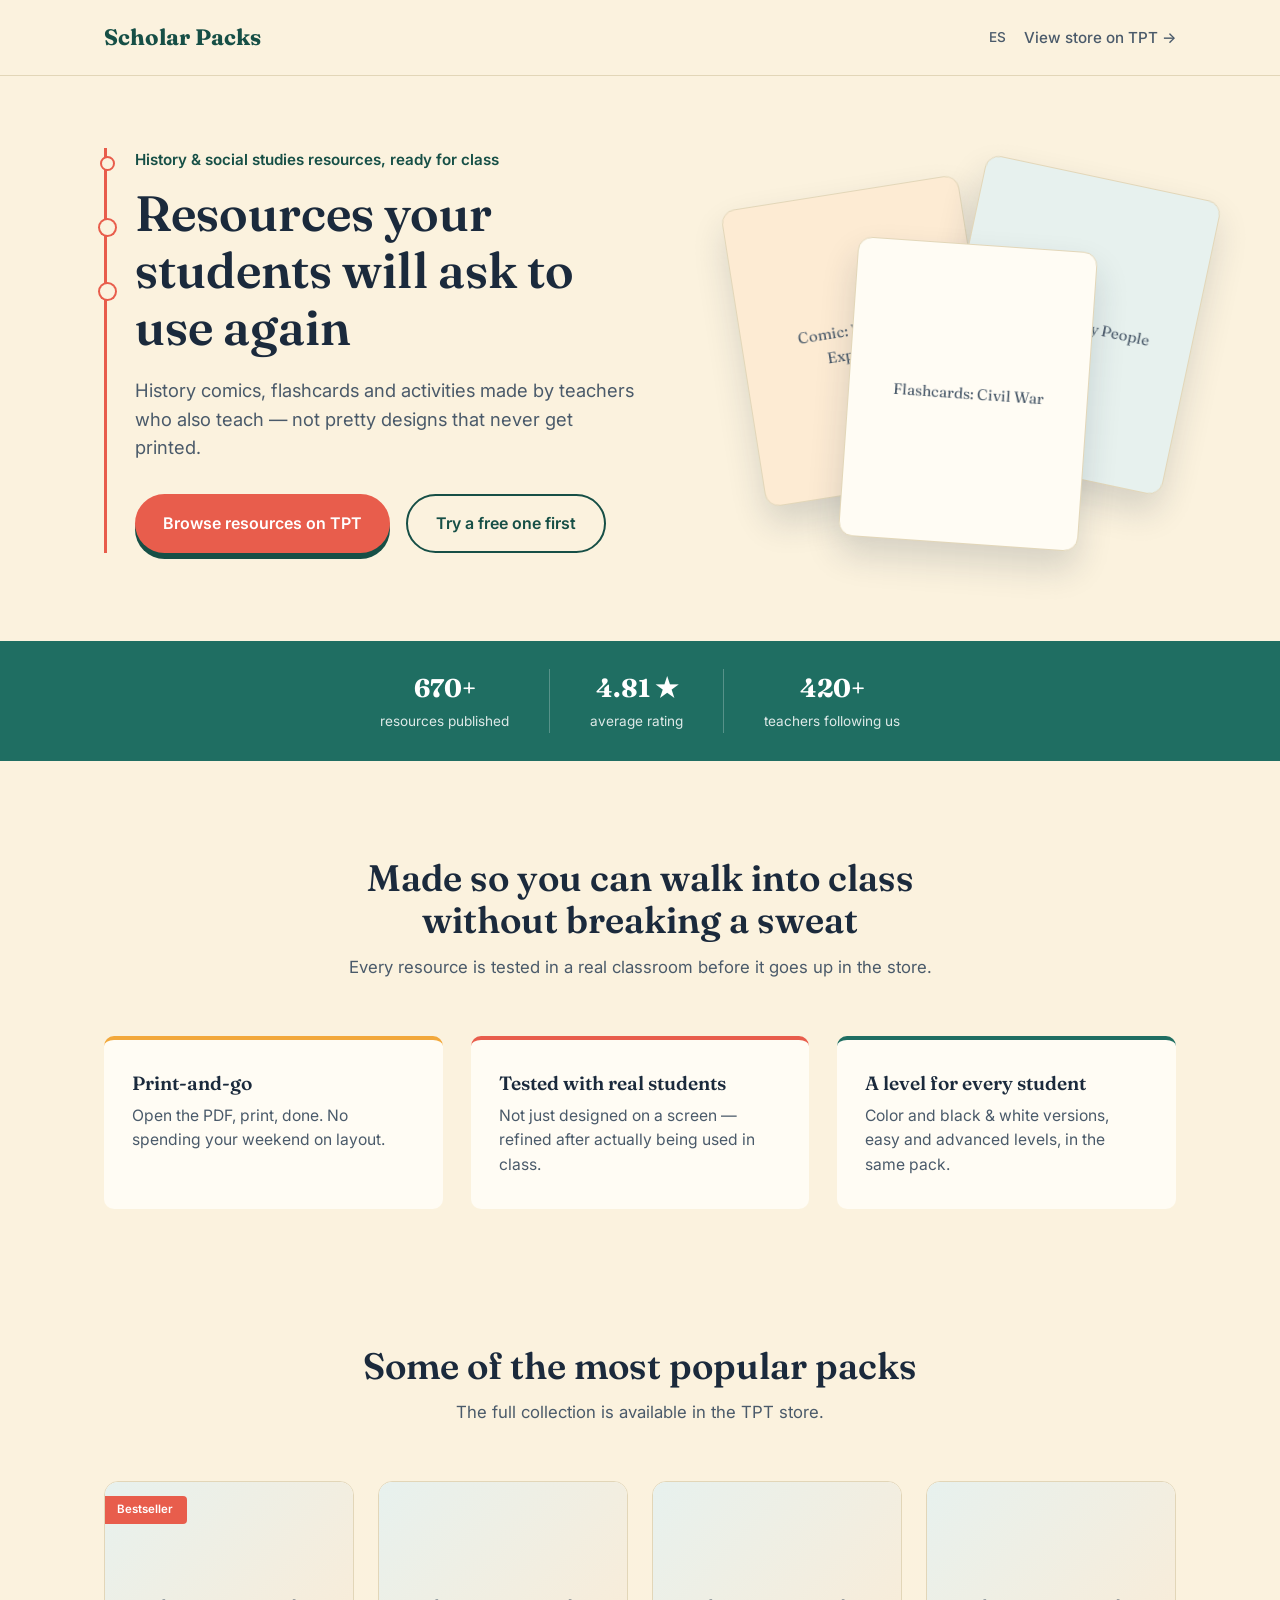
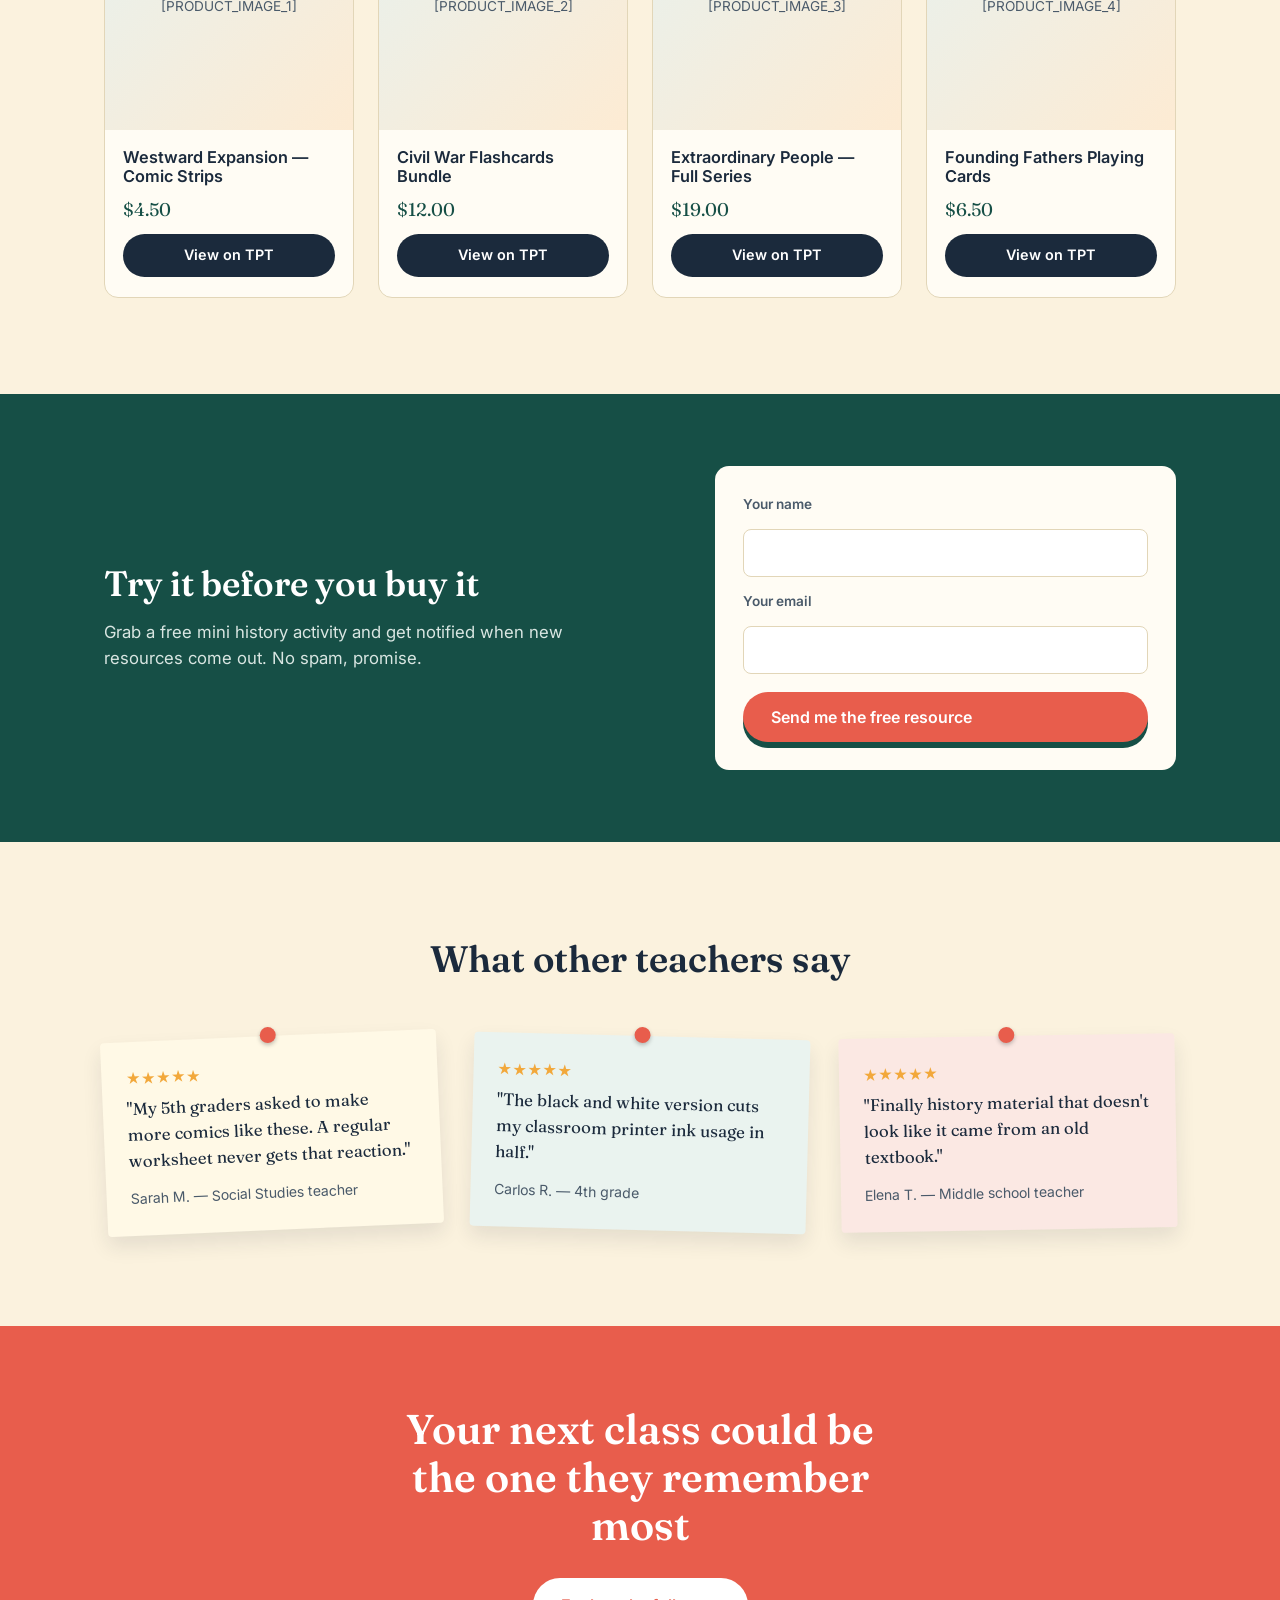
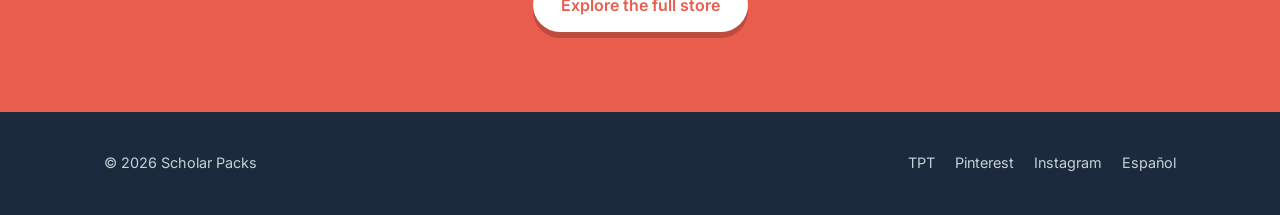
==== en/index.html @ 48b648d0 "Add files via upload" ====
<!DOCTYPE html>
<html lang="en">
<head>
<meta charset="UTF-8">
<meta name="viewport" content="width=device-width, initial-scale=1.0">

<!-- ===== BASIC SEO ===== -->
<title>Scholar Packs — History Comics, Flashcards & Printable Activities</title>
<meta name="description" content="History and social studies comics, flashcards and printable activities, classroom-tested. Available in the TPT store.">
<link rel="canonical" href="https://scholarpacks.github.io/en/">

<!-- ===== ALTERNATE LANGUAGES ===== -->
<link rel="alternate" hreflang="es" href="https://scholarpacks.github.io/es/">
<link rel="alternate" hreflang="en" href="https://scholarpacks.github.io/en/">
<link rel="alternate" hreflang="x-default" href="https://scholarpacks.github.io/">

<!-- ===== OPEN GRAPH ===== -->
<meta property="og:type" content="website">
<meta property="og:title" content="Scholar Packs — History Resources for Your Classroom">
<meta property="og:description" content="History comics, flashcards and printable activities, classroom-tested.">
<meta property="og:image" content="https://scholarpacks.github.io/assets/og-image.png">
<meta property="og:url" content="https://scholarpacks.github.io/en/">
<meta property="og:locale" content="en_US">
<meta property="og:locale:alternate" content="es_ES">

<!-- ===== TWITTER CARD ===== -->
<meta name="twitter:card" content="summary_large_image">
<meta name="twitter:title" content="Scholar Packs — History Resources for Your Classroom">
<meta name="twitter:description" content="History comics, flashcards and printable activities.">
<meta name="twitter:image" content="https://scholarpacks.github.io/assets/og-image.png">

<link rel="preconnect" href="https://fonts.googleapis.com">
<link href="https://fonts.googleapis.com/css2?family=Fraunces:opsz,wght@9..144,500;9..144,600;9..144,700&family=Inter:wght@400;500;600;700&display=swap" rel="stylesheet">
<link rel="stylesheet" href="../assets/style.css">

<script type="application/ld+json">
{
  "@context": "https://schema.org",
  "@type": "OnlineStore",
  "name": "Scholar Packs",
  "description": "History and social studies resources: comics, flashcards and printable activities for teachers.",
  "url": "https://scholarpacks.github.io/en/",
  "sameAs": [
    "[LINK_TPT_TIENDA]",
    "[LINK_PINTEREST]",
    "[LINK_INSTAGRAM]"
  ]
}
</script>

</head>
<body>

  <header class="sitio">
    <div class="contenedor">
      <a href="#" class="marca">Scholar Packs</a>
      <nav style="display:flex; gap:18px; align-items:center;">
        <a href="../es/index.html" hreflang="es" style="font-size:0.85rem;">ES</a>
        <a href="[LINK_TPT_TIENDA]" target="_blank">View store on TPT →</a>
      </nav>
    </div>
  </header>

  <section class="hero">
    <div class="contenedor">
      <div class="hero-texto">
        <p class="hero-eyebrow">History &amp; social studies resources, ready for class</p>
        <h1>Resources your students will ask to use again</h1>
        <p class="sub">History comics, flashcards and activities made by teachers who also teach — not pretty designs that never get printed.</p>
        <div class="hero-ctas">
          <a href="[LINK_TPT_TIENDA]" class="boton boton-primario" target="_blank">Browse resources on TPT</a>
          <a href="#free" class="boton boton-secundario">Try a free one first</a>
        </div>
      </div>

      <div class="hero-visual" aria-hidden="true">
        <div class="flashcard c1">Comic: Westward Expansion</div>
        <div class="flashcard c2">Flashcards: Civil War</div>
        <div class="flashcard c3">Extraordinary People</div>
      </div>
    </div>
  </section>

  <section class="confianza">
    <div class="contenedor">
      <ul>
        <li><strong>670+</strong><span>resources published</span></li>
        <li><strong>4.81 ★</strong><span>average rating</span></li>
        <li><strong>420+</strong><span>teachers following us</span></li>
      </ul>
    </div>
  </section>

  <section class="beneficios">
    <div class="contenedor">
      <div class="titulo-seccion">
        <h2>Made so you can walk into class without breaking a sweat</h2>
        <p>Every resource is tested in a real classroom before it goes up in the store.</p>
      </div>
      <div class="beneficios-grid">
        <div class="beneficio">
          <h3>Print-and-go</h3>
          <p>Open the PDF, print, done. No spending your weekend on layout.</p>
        </div>
        <div class="beneficio">
          <h3>Tested with real students</h3>
          <p>Not just designed on a screen — refined after actually being used in class.</p>
        </div>
        <div class="beneficio">
          <h3>A level for every student</h3>
          <p>Color and black &amp; white versions, easy and advanced levels, in the same pack.</p>
        </div>
      </div>
    </div>
  </section>

  <section class="productos">
    <div class="contenedor">
      <div class="titulo-seccion">
        <h2>Some of the most popular packs</h2>
        <p>The full collection is available in the TPT store.</p>
      </div>
      <div class="productos-grid">
        <div class="producto-card">
          <div class="producto-imagen">
            <span class="cinta">Bestseller</span>
            [PRODUCT_IMAGE_1]
          </div>
          <div class="producto-info">
            <h3>Westward Expansion — Comic Strips</h3>
            <span class="producto-precio">$4.50</span>
            <a href="[LINK_PRODUCTO_1]" class="boton" target="_blank">View on TPT</a>
          </div>
        </div>
        <div class="producto-card">
          <div class="producto-imagen">[PRODUCT_IMAGE_2]</div>
          <div class="producto-info">
            <h3>Civil War Flashcards Bundle</h3>
            <span class="producto-precio">$12.00</span>
            <a href="[LINK_PRODUCTO_2]" class="boton" target="_blank">View on TPT</a>
          </div>
        </div>
        <div class="producto-card">
          <div class="producto-imagen">[PRODUCT_IMAGE_3]</div>
          <div class="producto-info">
            <h3>Extraordinary People — Full Series</h3>
            <span class="producto-precio">$19.00</span>
            <a href="[LINK_PRODUCTO_3]" class="boton" target="_blank">View on TPT</a>
          </div>
        </div>
        <div class="producto-card">
          <div class="producto-imagen">[PRODUCT_IMAGE_4]</div>
          <div class="producto-info">
            <h3>Founding Fathers Playing Cards</h3>
            <span class="producto-precio">$6.50</span>
            <a href="[LINK_PRODUCTO_4]" class="boton" target="_blank">View on TPT</a>
          </div>
        </div>
      </div>
    </div>
  </section>

  <section class="gratis" id="free">
    <div class="contenedor">
      <div>
        <h2>Try it before you buy it</h2>
        <p>Grab a free mini history activity and get notified when new resources come out. No spam, promise.</p>
      </div>
      <form class="formulario-email" action="[FORMULARIO_EMAIL]" method="POST">
        <label for="name">Your name</label>
        <input type="text" id="name" name="name" required>
        <label for="email">Your email</label>
        <input type="email" id="email" name="email" required>
        <button type="submit" class="boton boton-primario">Send me the free resource</button>
      </form>
    </div>
  </section>

  <section class="testimonios">
    <div class="contenedor">
      <div class="titulo-seccion">
        <h2>What other teachers say</h2>
      </div>
      <div class="corcho">
        <div class="nota">
          <div class="estrellas">★★★★★</div>
          <p class="cita">"My 5th graders asked to make more comics like these. A regular worksheet never gets that reaction."</p>
          <div class="autor">Sarah M. — Social Studies teacher</div>
        </div>
        <div class="nota">
          <div class="estrellas">★★★★★</div>
          <p class="cita">"The black and white version cuts my classroom printer ink usage in half."</p>
          <div class="autor">Carlos R. — 4th grade</div>
        </div>
        <div class="nota">
          <div class="estrellas">★★★★★</div>
          <p class="cita">"Finally history material that doesn't look like it came from an old textbook."</p>
          <div class="autor">Elena T. — Middle school teacher</div>
        </div>
      </div>
    </div>
  </section>

  <section class="cta-final">
    <div class="contenedor">
      <h2>Your next class could be the one they remember most</h2>
      <a href="[LINK_TPT_TIENDA]" class="boton boton-primario" target="_blank">Explore the full store</a>
    </div>
  </section>

  <footer class="sitio">
    <div class="contenedor">
      <span>© <span id="anio"></span> Scholar Packs</span>
      <nav>
        <a href="[LINK_TPT_TIENDA]" target="_blank">TPT</a>
        <a href="[LINK_PINTEREST]" target="_blank">Pinterest</a>
        <a href="[LINK_INSTAGRAM]" target="_blank">Instagram</a>
        <a href="../es/index.html" hreflang="es">Español</a>
      </nav>
    </div>
  </footer>

  <script>document.getElementById('anio').textContent = new Date().getFullYear();</script>

</body>
</html>
---- assets/style.css ----
:root {
    --papel:        #FBF2DE;
    --papel-card:   #FFFCF4;
    --tinta:        #1B2A3C;
    --tinta-suave:  #4A5A6A;
    --bosque:       #1F6E62;
    --bosque-dark:  #164F46;
    --coral:        #E85D4C;
    --mostaza:      #F2A83B;
    --linea:        #E2D6B8;

    --font-titular: 'Fraunces', Georgia, serif;
    --font-cuerpo:  'Inter', -apple-system, sans-serif;

    --radio: 14px;
    --contenedor: 1120px;
  }

  * { box-sizing: border-box; margin: 0; padding: 0; }
  html { scroll-behavior: smooth; }

  body {
    background: var(--papel);
    color: var(--tinta);
    font-family: var(--font-cuerpo);
    line-height: 1.55;
    -webkit-font-smoothing: antialiased;
  }

  img { max-width: 100%; display: block; }
  a { color: inherit; }

  .contenedor {
    max-width: var(--contenedor);
    margin: 0 auto;
    padding: 0 24px;
  }

  h1, h2, h3 {
    font-family: var(--font-titular);
    font-weight: 600;
    color: var(--tinta);
    line-height: 1.15;
  }

  .boton {
    display: inline-flex;
    align-items: center;
    gap: 8px;
    padding: 15px 28px;
    border-radius: 999px;
    font-family: var(--font-cuerpo);
    font-weight: 600;
    font-size: 1rem;
    text-decoration: none;
    border: none;
    cursor: pointer;
    transition: transform 0.15s ease, box-shadow 0.15s ease;
  }
  .boton:hover { transform: translateY(-2px); }
  .boton:focus-visible { outline: 3px solid var(--mostaza); outline-offset: 3px; }

  .boton-primario {
    background: var(--coral);
    color: #FFFFFF;
    box-shadow: 0 6px 0 var(--bosque-dark);
  }
  .boton-primario:hover { box-shadow: 0 4px 0 var(--bosque-dark); }

  .boton-secundario {
    background: transparent;
    color: var(--bosque-dark);
    border: 2px solid var(--bosque-dark);
  }
  .boton-secundario:hover { background: rgba(31,110,98,0.08); }

  header.sitio { padding: 20px 0; border-bottom: 1px solid var(--linea); }
  header.sitio .contenedor { display: flex; align-items: center; justify-content: space-between; }
  .marca { font-family: var(--font-titular); font-size: 1.4rem; font-weight: 700; color: var(--bosque-dark); text-decoration: none; }
  header.sitio nav a { text-decoration: none; color: var(--tinta-suave); font-weight: 500; font-size: 0.95rem; }

  .hero { padding: 72px 0 88px; position: relative; }
  .hero .contenedor { display: grid; grid-template-columns: 1.05fr 0.95fr; gap: 56px; align-items: center; }
  .hero-texto { position: relative; padding-left: 28px; border-left: 3px solid var(--coral); }
  .hero-texto::before {
    content: "";
    position: absolute; left: -7px; top: 8px;
    width: 11px; height: 11px; border-radius: 50%;
    background: var(--papel); border: 2px solid var(--coral);
    box-shadow: 0 64px 0 var(--papel), 0 64px 0 2px var(--coral), 0 128px 0 var(--papel), 0 128px 0 2px var(--coral);
  }
  .hero-eyebrow { font-size: 0.95rem; color: var(--bosque-dark); font-weight: 600; margin-bottom: 14px; }
  .hero h1 { font-size: clamp(2.1rem, 4vw, 3.1rem); margin-bottom: 20px; }
  .hero p.sub { font-size: 1.15rem; color: var(--tinta-suave); max-width: 46ch; margin-bottom: 32px; }
  .hero-ctas { display: flex; flex-wrap: wrap; gap: 16px; }

  .hero-visual { position: relative; height: 380px; }
  .flashcard {
    position: absolute; width: 240px; height: 300px; border-radius: var(--radio);
    background: var(--papel-card); border: 1px solid var(--linea);
    box-shadow: 0 18px 34px rgba(27,42,60,0.16);
    display: flex; align-items: center; justify-content: center;
    font-family: var(--font-titular); font-size: 0.95rem; color: var(--tinta-suave);
    text-align: center; padding: 20px; opacity: 0; animation: aparecer 0.7s ease forwards;
  }
  .flashcard.c1 { left: 10%; top: 8%;  transform: rotate(-9deg); background: #FDEBD3; animation-delay: 0.05s; }
  .flashcard.c2 { left: 32%; top: 22%; transform: rotate(4deg);  z-index: 2; animation-delay: 0.2s; }
  .flashcard.c3 { left: 54%; top: 4%;  transform: rotate(12deg); background: #E7F1EE; animation-delay: 0.35s; }

  @keyframes aparecer { from { opacity: 0; transform: translateY(18px); } to { opacity: 1; } }

  .confianza { background: var(--bosque); padding: 28px 0; }
  .confianza ul { list-style: none; display: flex; justify-content: center; flex-wrap: wrap; gap: 0; }
  .confianza li { color: #FFFFFF; padding: 0 40px; text-align: center; border-right: 1px solid rgba(255,255,255,0.25); }
  .confianza li:last-child { border-right: none; }
  .confianza strong { display: block; font-family: var(--font-titular); font-size: 1.6rem; }
  .confianza span { font-size: 0.85rem; opacity: 0.85; }

  .beneficios { padding: 96px 0; }
  .titulo-seccion { text-align: center; max-width: 620px; margin: 0 auto 56px; }
  .titulo-seccion h2 { font-size: clamp(1.7rem, 3vw, 2.3rem); margin-bottom: 12px; }
  .titulo-seccion p { color: var(--tinta-suave); font-size: 1.05rem; }
  .beneficios-grid { display: grid; grid-template-columns: repeat(3, 1fr); gap: 28px; }
  .beneficio { background: var(--papel-card); border-top: 4px solid var(--mostaza); border-radius: 10px; padding: 32px 28px; }
  .beneficio:nth-child(2) { border-top-color: var(--coral); }
  .beneficio:nth-child(3) { border-top-color: var(--bosque); }
  .beneficio h3 { font-size: 1.2rem; margin-bottom: 10px; }
  .beneficio p { color: var(--tinta-suave); font-size: 0.98rem; }

  .productos { padding: 40px 0 96px; }
  .productos-grid { display: grid; grid-template-columns: repeat(4, 1fr); gap: 24px; }
  .producto-card {
    background: var(--papel-card); border: 1px solid var(--linea); border-radius: var(--radio);
    overflow: hidden; display: flex; flex-direction: column; transition: transform 0.15s ease;
  }
  .producto-card:hover { transform: translateY(-4px); }
  .producto-imagen {
    aspect-ratio: 1 / 1; background: linear-gradient(135deg, #E7F1EE, #FDEBD3);
    display: flex; align-items: center; justify-content: center;
    color: var(--tinta-suave); font-size: 0.85rem; position: relative; text-align: center; padding: 12px;
  }
  .cinta {
    position: absolute; top: 14px; left: -6px; background: var(--coral); color: #fff;
    font-size: 0.72rem; font-weight: 600; padding: 5px 14px 5px 18px; border-radius: 0 4px 4px 0;
  }
  .producto-info { padding: 18px 18px 20px; display: flex; flex-direction: column; gap: 10px; flex: 1; }
  .producto-info h3 { font-size: 1.02rem; font-family: var(--font-cuerpo); font-weight: 600; }
  .producto-precio { font-family: var(--font-titular); color: var(--bosque-dark); font-size: 1.15rem; }
  .producto-info .boton { margin-top: auto; justify-content: center; padding: 10px 18px; font-size: 0.9rem; background: var(--tinta); color: #fff; box-shadow: none; }
  .producto-info .boton:hover { background: var(--bosque-dark); }

  .gratis { background: var(--bosque-dark); color: #fff; padding: 72px 0; }
  .gratis .contenedor { display: grid; grid-template-columns: 1.1fr 0.9fr; gap: 48px; align-items: center; }
  .gratis h2 { color: #fff; font-size: clamp(1.6rem, 3vw, 2.2rem); margin-bottom: 14px; }
  .gratis p { color: #D9E6E2; font-size: 1.05rem; max-width: 44ch; }
  form.formulario-email { background: var(--papel-card); border-radius: var(--radio); padding: 28px; display: flex; flex-direction: column; gap: 14px; }
  form.formulario-email label { font-size: 0.85rem; color: var(--tinta-suave); font-weight: 600; }
  form.formulario-email input { width: 100%; padding: 13px 14px; border-radius: 8px; border: 1px solid var(--linea); font-family: var(--font-cuerpo); font-size: 1rem; color: var(--tinta); }
  form.formulario-email input:focus-visible { outline: 2px solid var(--bosque); }
  form.formulario-email button { margin-top: 4px; }

  .testimonios { padding: 96px 0; }
  .corcho { display: grid; grid-template-columns: repeat(3, 1fr); gap: 32px; }
  .nota { background: #FFF9E6; border-radius: 4px; padding: 26px 24px; position: relative; box-shadow: 0 10px 20px rgba(27,42,60,0.10); }
  .nota:nth-child(1) { transform: rotate(-2.5deg); }
  .nota:nth-child(2) { transform: rotate(1.5deg); background: #EAF3EF; }
  .nota:nth-child(3) { transform: rotate(-1deg); background: #FBE8E3; }
  .nota::before {
    content: ""; position: absolute; top: -9px; left: 50%; transform: translateX(-50%);
    width: 16px; height: 16px; border-radius: 50%; background: var(--coral); box-shadow: 0 2px 4px rgba(0,0,0,0.25);
  }
  .nota p.cita { font-family: var(--font-titular); font-size: 1.05rem; color: var(--tinta); margin-bottom: 14px; }
  .nota .autor { font-size: 0.88rem; color: var(--tinta-suave); }
  .nota .estrellas { color: var(--mostaza); margin-bottom: 6px; font-size: 0.9rem; }

  .cta-final { background: var(--coral); color: #fff; padding: 80px 0; text-align: center; }
  .cta-final h2 { color: #fff; font-size: clamp(1.8rem, 4vw, 2.6rem); max-width: 18ch; margin: 0 auto 28px; }
  .cta-final .boton-primario { background: #fff; color: var(--coral); box-shadow: 0 6px 0 rgba(0,0,0,0.18); }

  footer.sitio { background: var(--tinta); color: #C7D0D8; padding: 40px 0; font-size: 0.9rem; }
  footer.sitio .contenedor { display: flex; justify-content: space-between; align-items: center; flex-wrap: wrap; gap: 16px; }
  footer.sitio a { text-decoration: none; color: #C7D0D8; }
  footer.sitio nav { display: flex; gap: 20px; }

  @media (max-width: 880px) {
    .hero .contenedor { grid-template-columns: 1fr; }
    .hero-visual { height: 300px; margin-top: 24px; }
    .flashcard { width: 170px; height: 220px; }
    .flashcard.c3 { left: 46%; }
    .beneficios-grid { grid-template-columns: 1fr; }
    .productos-grid { grid-template-columns: repeat(2, 1fr); }
    .gratis .contenedor { grid-template-columns: 1fr; }
    .corcho { grid-template-columns: 1fr; }
    .confianza li { padding: 0 20px; border-right: none; margin-bottom: 8px; }
  }

  @media (prefers-reduced-motion: reduce) {
    .flashcard { animation: none; opacity: 1; }
    * { transition: none !important; }
  }
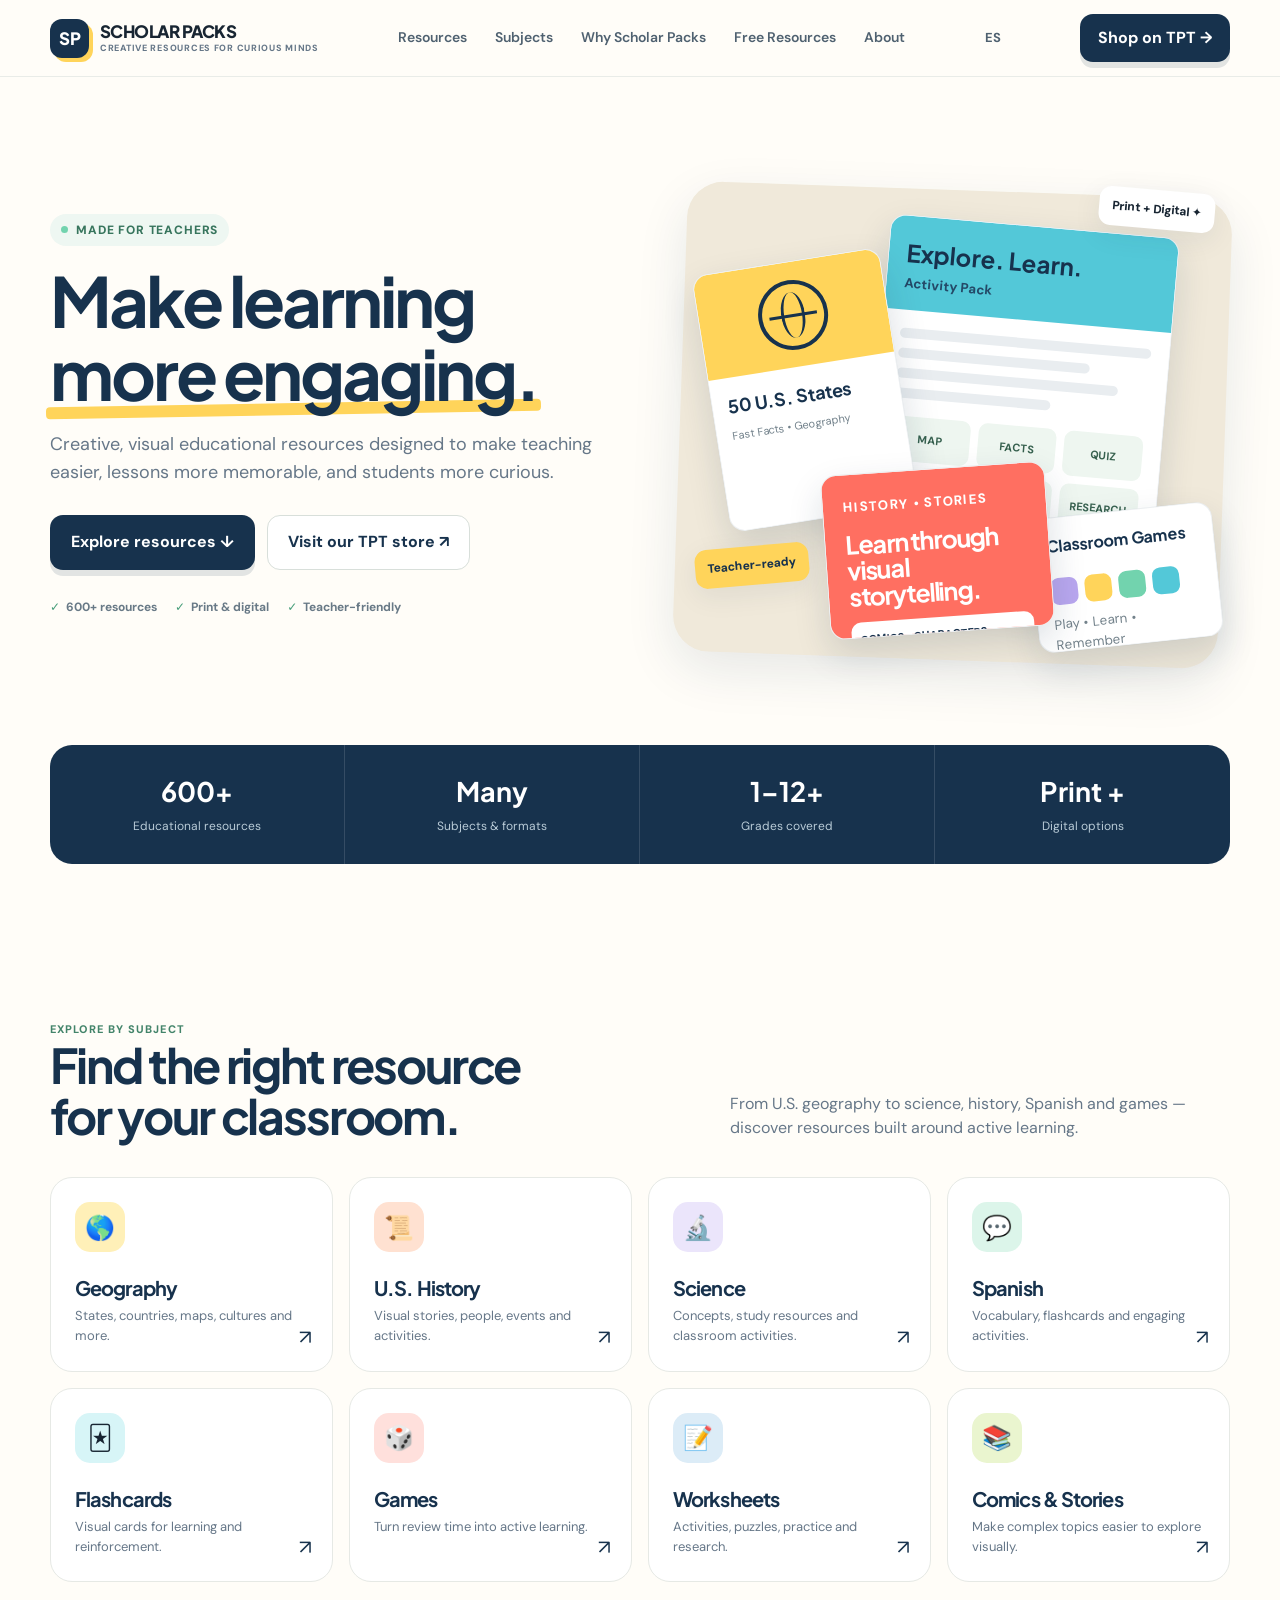
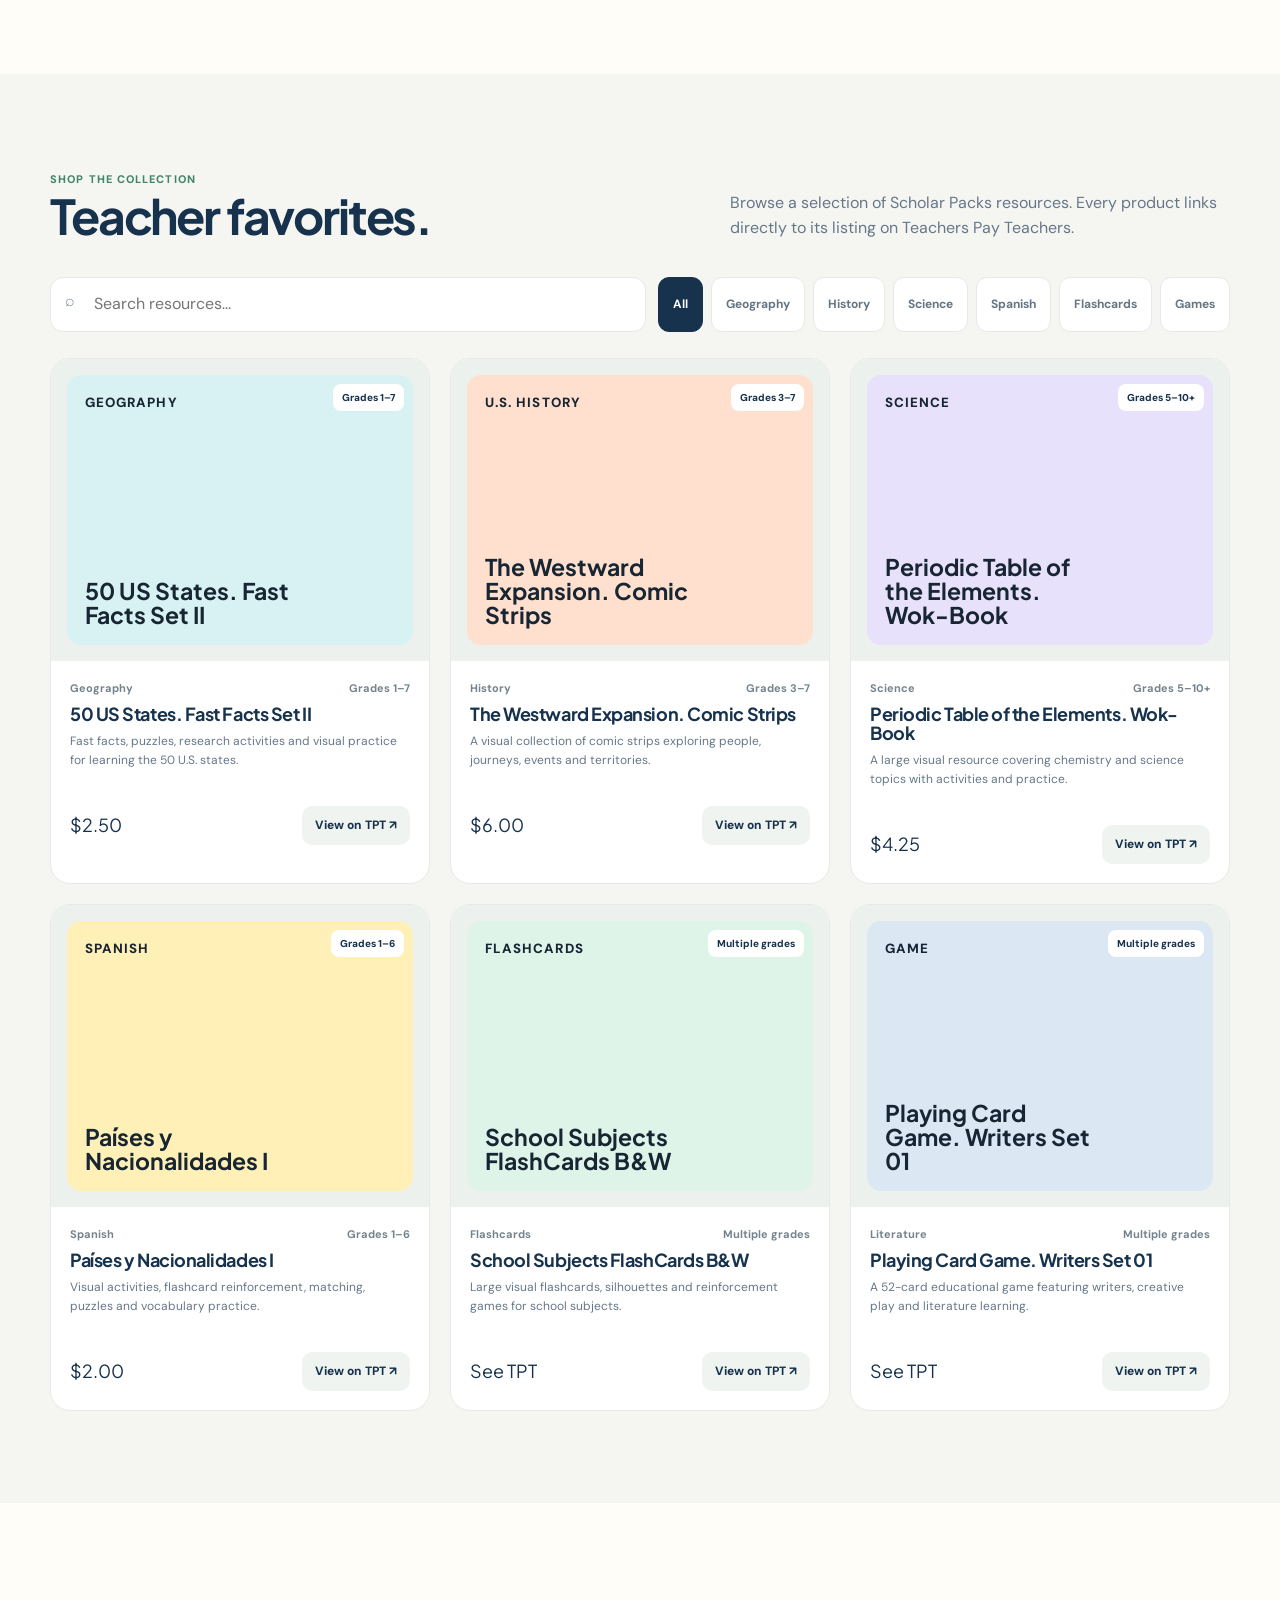
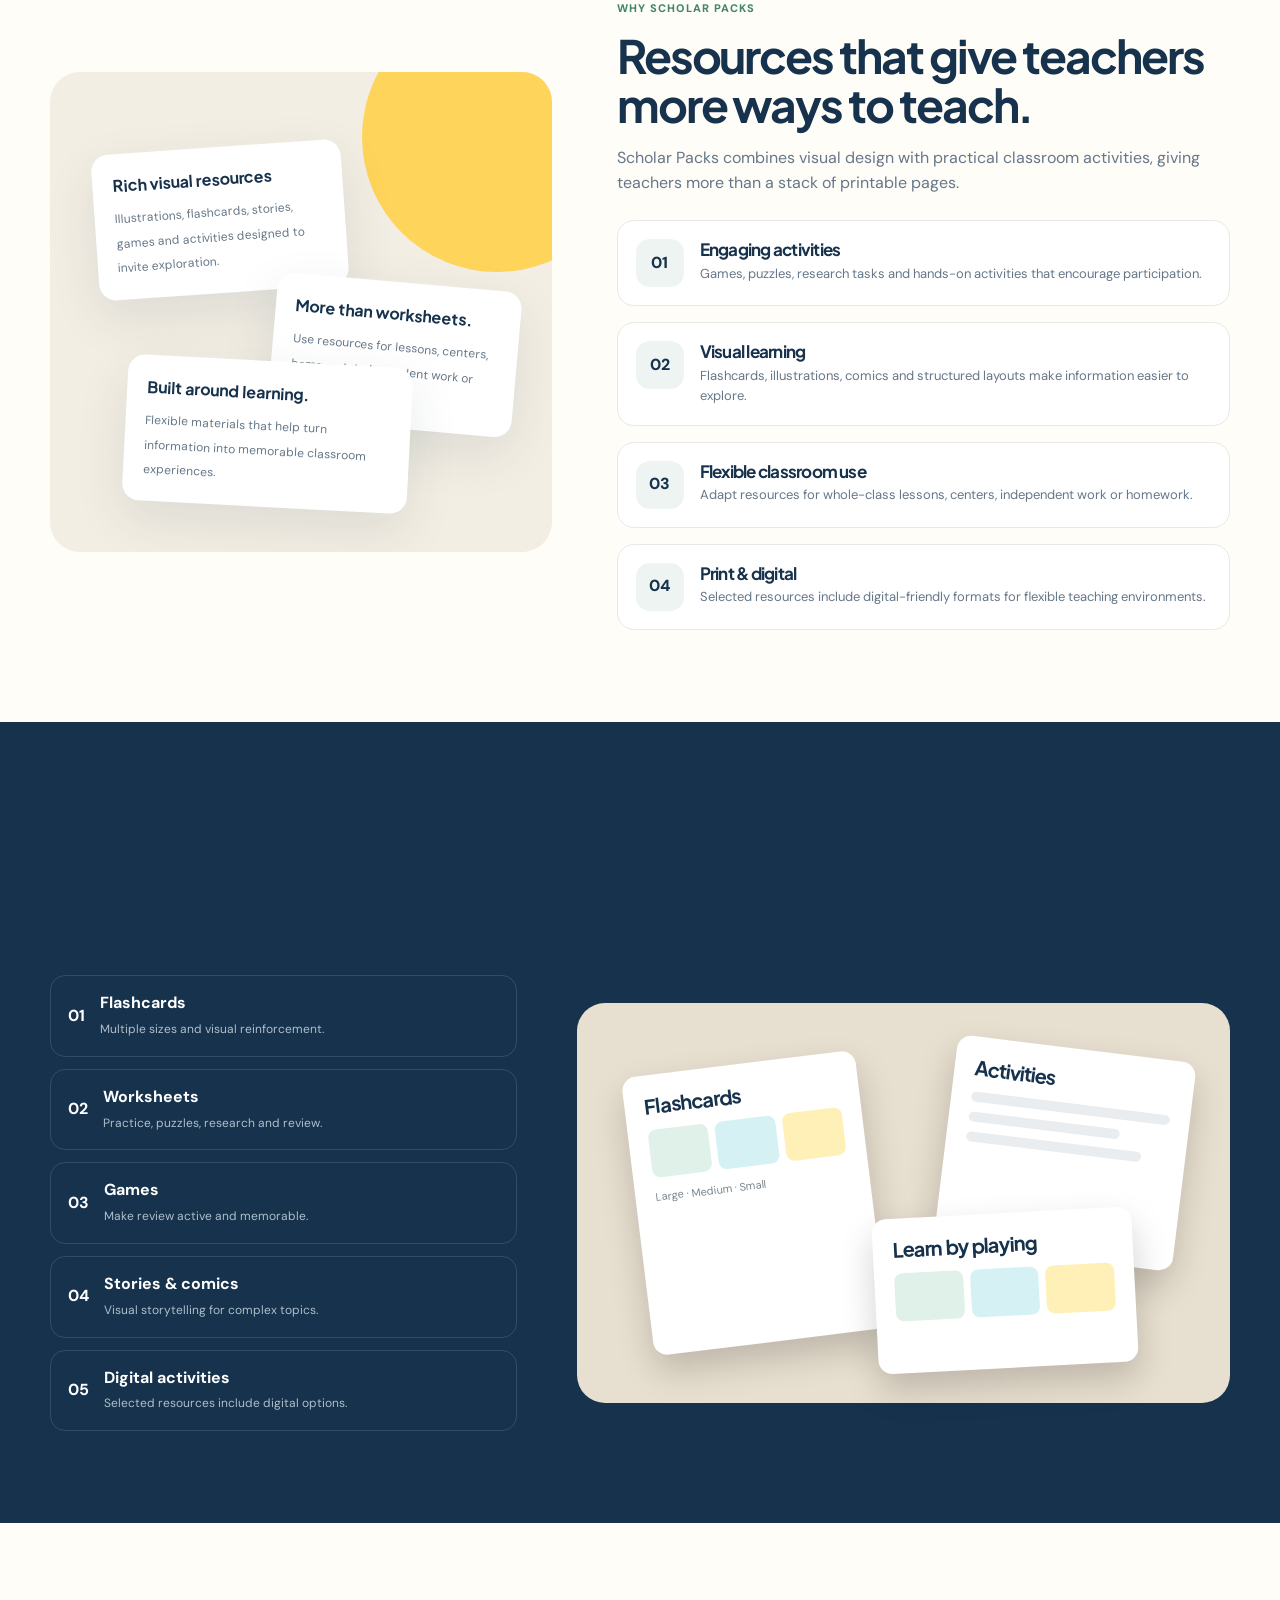
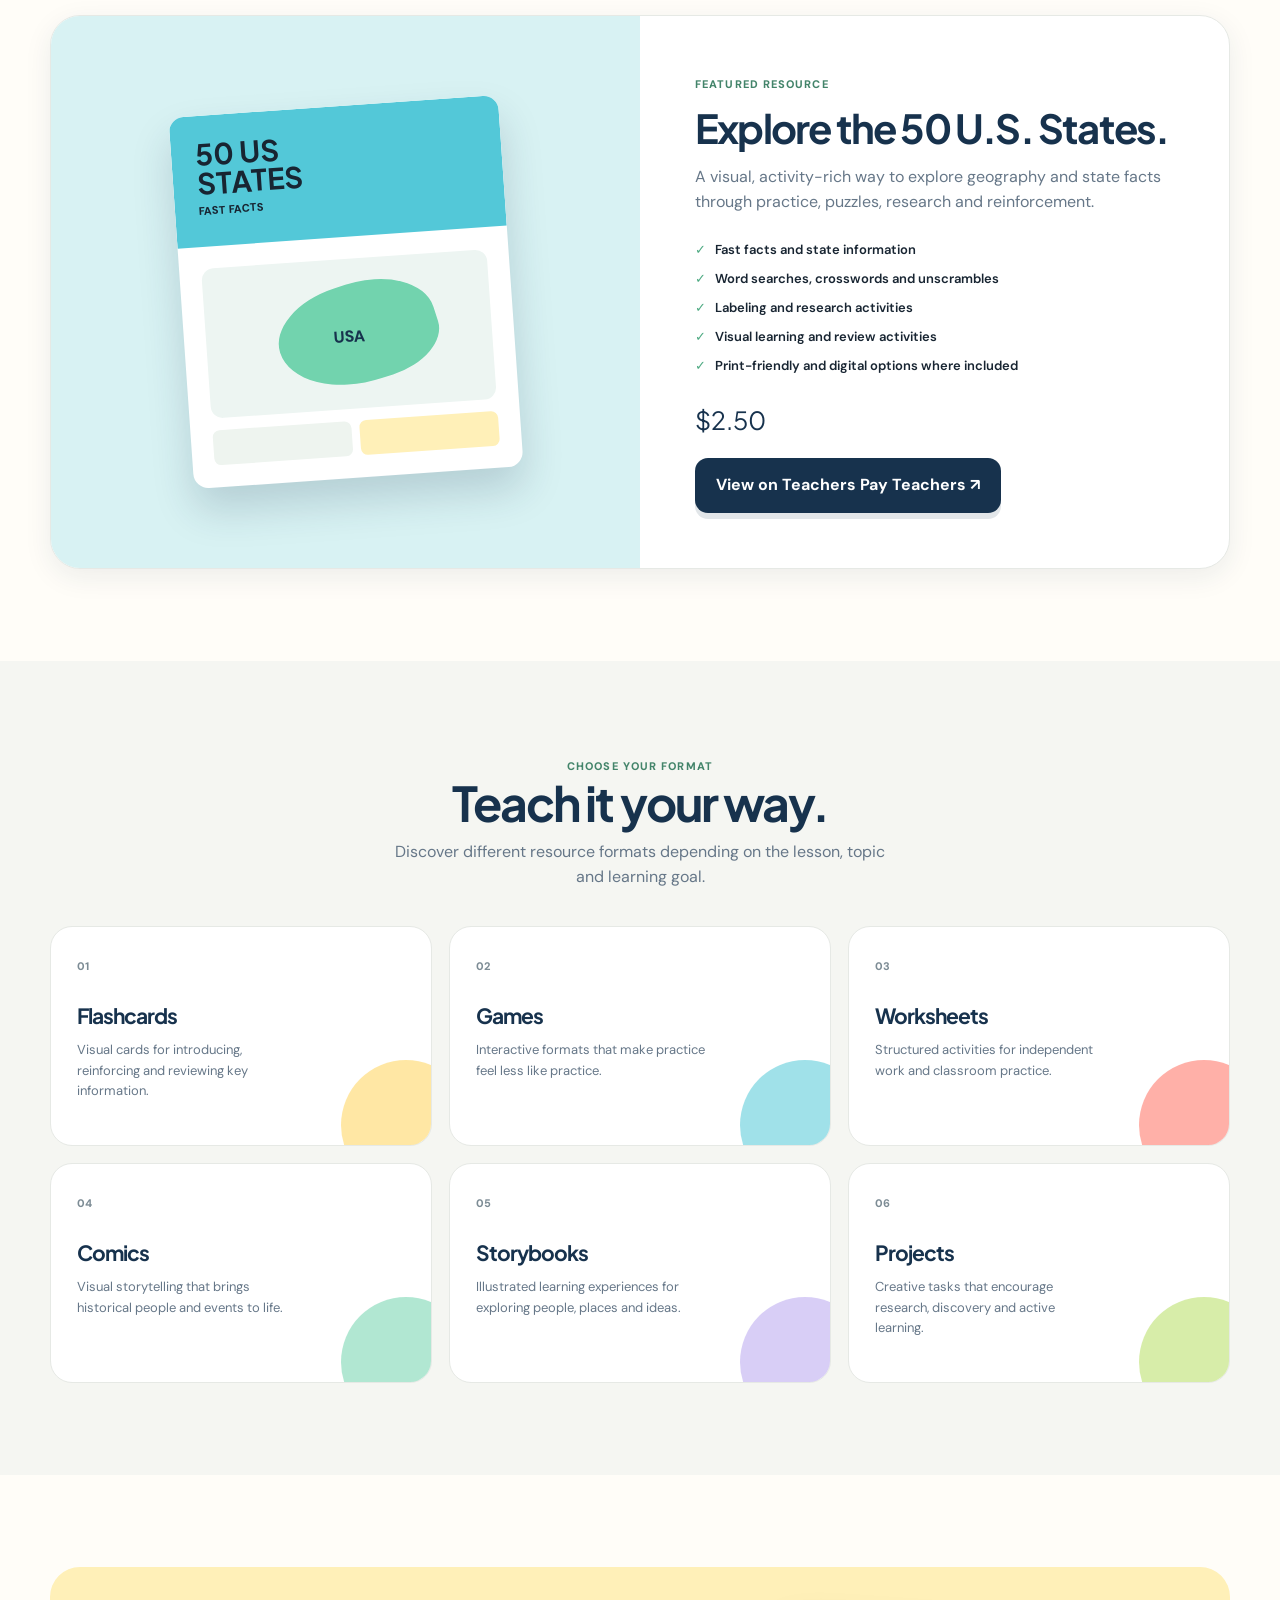
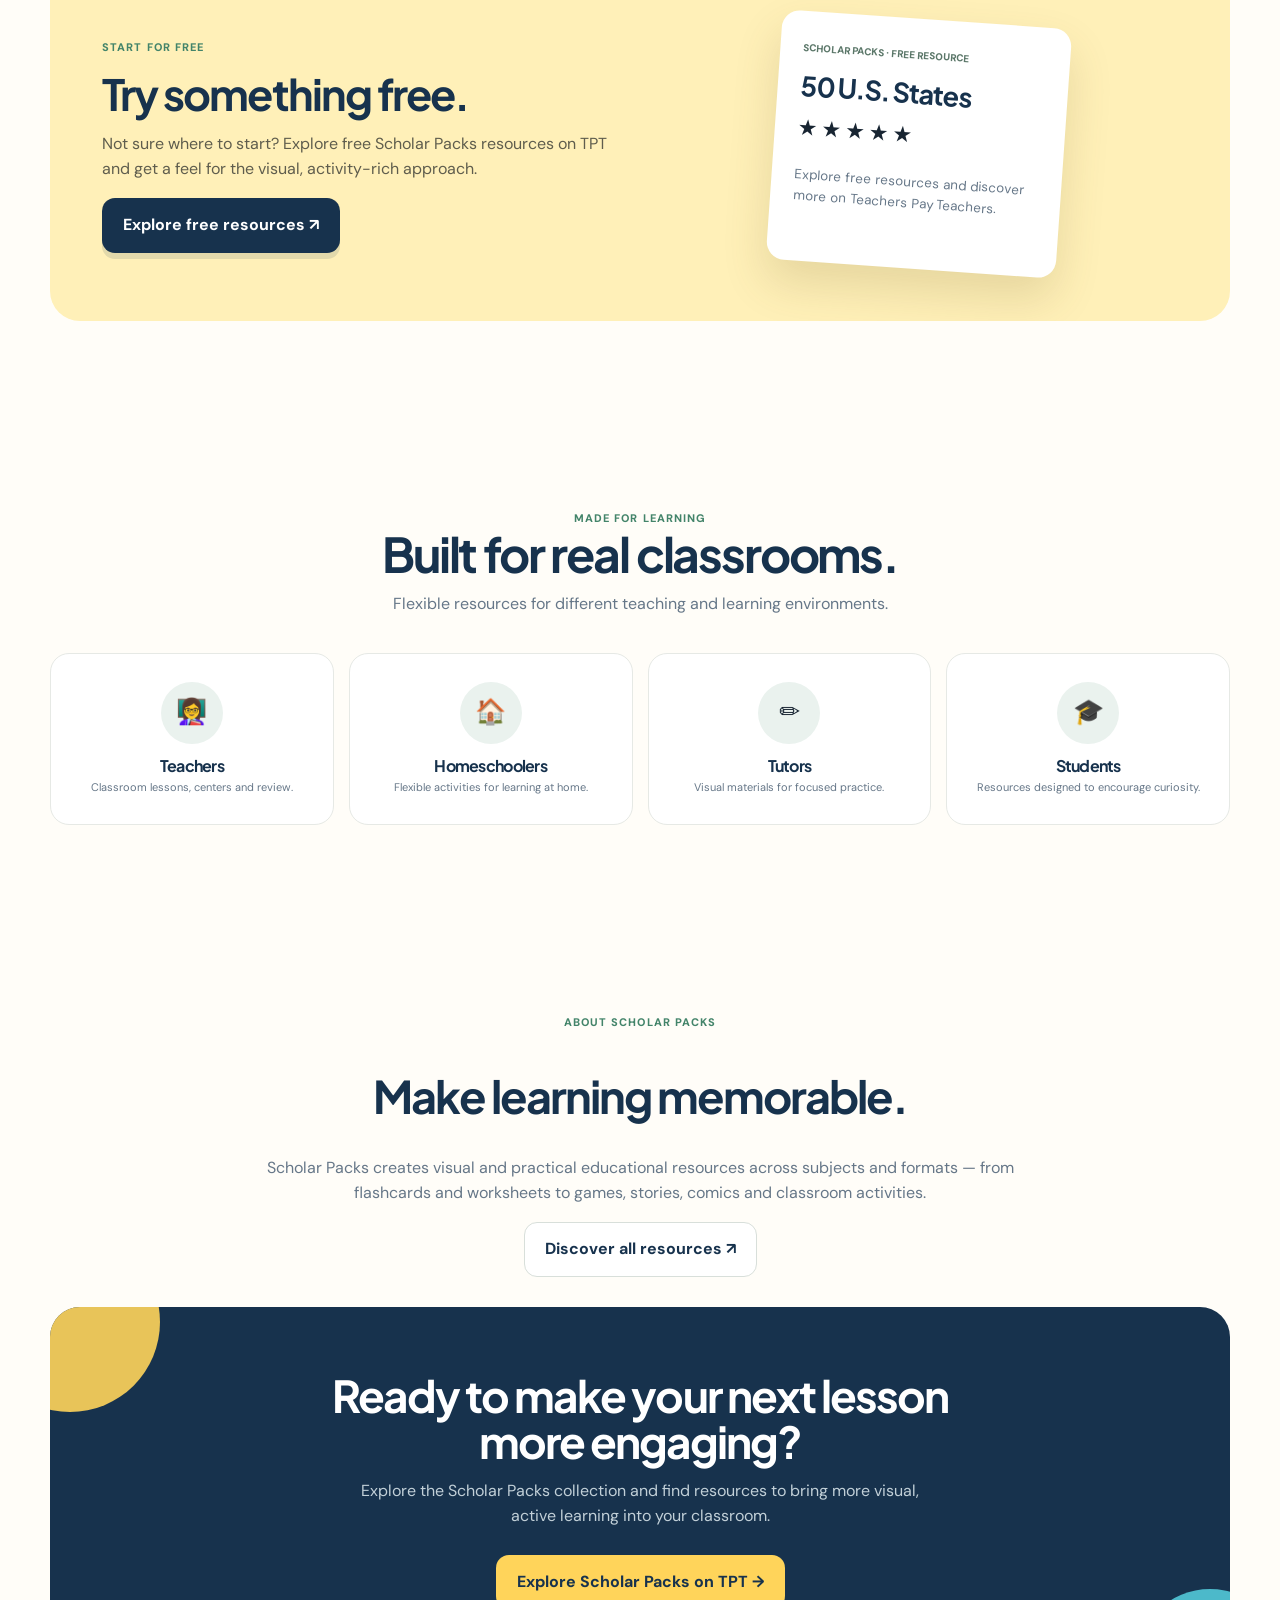
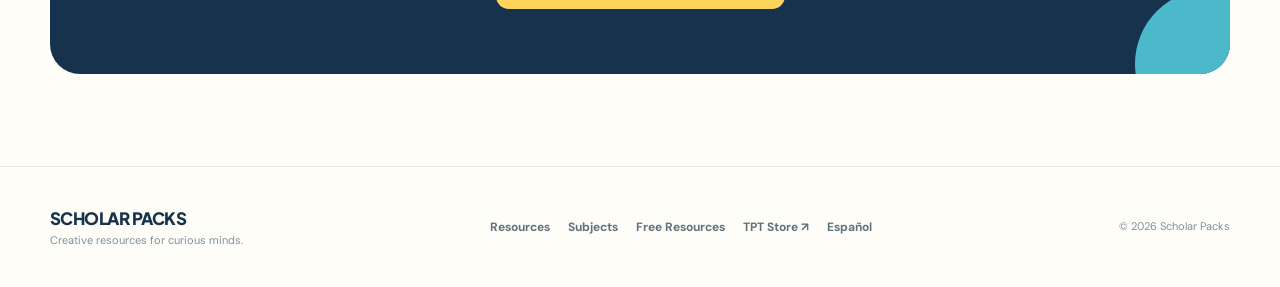
==== commit 14cc4bc4: "Add files via upload" ====
--- a/en/index.html
+++ b/en/index.html
@@ -1,226 +1,924 @@
 <!DOCTYPE html>
 <html lang="en">
 <head>
-<meta charset="UTF-8">
-<meta name="viewport" content="width=device-width, initial-scale=1.0">
-
-<!-- ===== BASIC SEO ===== -->
-<title>Scholar Packs — History Comics, Flashcards & Printable Activities</title>
-<meta name="description" content="History and social studies comics, flashcards and printable activities, classroom-tested. Available in the TPT store.">
-<link rel="canonical" href="https://scholarpacks.github.io/en/">
-
-<!-- ===== ALTERNATE LANGUAGES ===== -->
-<link rel="alternate" hreflang="es" href="https://scholarpacks.github.io/es/">
-<link rel="alternate" hreflang="en" href="https://scholarpacks.github.io/en/">
-<link rel="alternate" hreflang="x-default" href="https://scholarpacks.github.io/">
-
-<!-- ===== OPEN GRAPH ===== -->
-<meta property="og:type" content="website">
-<meta property="og:title" content="Scholar Packs — History Resources for Your Classroom">
-<meta property="og:description" content="History comics, flashcards and printable activities, classroom-tested.">
-<meta property="og:image" content="https://scholarpacks.github.io/assets/og-image.png">
-<meta property="og:url" content="https://scholarpacks.github.io/en/">
-<meta property="og:locale" content="en_US">
-<meta property="og:locale:alternate" content="es_ES">
-
-<!-- ===== TWITTER CARD ===== -->
-<meta name="twitter:card" content="summary_large_image">
-<meta name="twitter:title" content="Scholar Packs — History Resources for Your Classroom">
-<meta name="twitter:description" content="History comics, flashcards and printable activities.">
-<meta name="twitter:image" content="https://scholarpacks.github.io/assets/og-image.png">
-
-<link rel="preconnect" href="https://fonts.googleapis.com">
-<link href="https://fonts.googleapis.com/css2?family=Fraunces:opsz,wght@9..144,500;9..144,600;9..144,700&family=Inter:wght@400;500;600;700&display=swap" rel="stylesheet">
-<link rel="stylesheet" href="../assets/style.css">
-
-<script type="application/ld+json">
-{
-  "@context": "https://schema.org",
-  "@type": "OnlineStore",
-  "name": "Scholar Packs",
-  "description": "History and social studies resources: comics, flashcards and printable activities for teachers.",
-  "url": "https://scholarpacks.github.io/en/",
-  "sameAs": [
-    "[LINK_TPT_TIENDA]",
-    "[LINK_PINTEREST]",
-    "[LINK_INSTAGRAM]"
-  ]
-}
-</script>
-
+  <meta charset="UTF-8" />
+  <meta name="viewport" content="width=device-width, initial-scale=1.0" />
+  <meta name="description" content="Scholar Packs creates creative, visual educational resources, worksheets, flashcards, games and activities for teachers, homeschoolers and students." />
+  <meta name="theme-color" content="#17324d" />
+  <title>Scholar Packs | Creative Educational Resources for Teachers</title>
+
+  <!-- ===== PINTEREST DOMAIN VERIFICATION ===== -->
+  <meta name="p:domain_verify" content="dbc02ff8e0d2ce5f32b68faa9bc3d8e5"/>
+
+  <!-- ===== CANONICAL + ALTERNATE LANGUAGES ===== -->
+  <link rel="canonical" href="https://scholarpacks.github.io/en/">
+  <link rel="alternate" hreflang="es" href="https://scholarpacks.github.io/es/">
+  <link rel="alternate" hreflang="en" href="https://scholarpacks.github.io/en/">
+  <link rel="alternate" hreflang="x-default" href="https://scholarpacks.github.io/">
+
+  <!-- ===== OPEN GRAPH ===== -->
+  <meta property="og:title" content="Scholar Packs | Creative Educational Resources" />
+  <meta property="og:description" content="Discover creative educational resources designed to make teaching easier and learning more memorable." />
+  <meta property="og:type" content="website" />
+  <meta property="og:url" content="https://scholarpacks.github.io/en/">
+  <meta property="og:image" content="https://scholarpacks.github.io/assets/og-image.png">
+  <meta property="og:locale" content="en_US">
+  <meta property="og:locale:alternate" content="es_ES">
+
+  <!-- ===== TWITTER CARD ===== -->
+  <meta name="twitter:card" content="summary_large_image">
+  <meta name="twitter:title" content="Scholar Packs | Creative Educational Resources">
+  <meta name="twitter:description" content="Discover creative educational resources designed to make teaching easier and learning more memorable.">
+  <meta name="twitter:image" content="https://scholarpacks.github.io/assets/og-image.png">
+
+  <!-- ===== STRUCTURED DATA ===== -->
+  <script type="application/ld+json">
+  {
+    "@context": "https://schema.org",
+    "@type": "OnlineStore",
+    "name": "Scholar Packs",
+    "description": "Creative, visual educational resources: worksheets, flashcards, games and activities for teachers, homeschoolers and students.",
+    "url": "https://scholarpacks.github.io/en/",
+    "sameAs": [
+      "https://www.teacherspayteachers.com/store/scholar-packs"
+    ]
+  }
+  </script>
+
+  <link rel="preconnect" href="https://fonts.googleapis.com">
+  <link rel="preconnect" href="https://fonts.gstatic.com" crossorigin>
+  <link href="https://fonts.googleapis.com/css2?family=DM+Sans:wght@400;500;600;700&family=Plus+Jakarta+Sans:wght@600;700;800&display=swap" rel="stylesheet">
+
+  <style>
+    :root {
+      --navy:#17324d;
+      --navy-2:#244967;
+      --ink:#182532;
+      --muted:#667788;
+      --paper:#fffdf8;
+      --white:#ffffff;
+      --line:#e6e9e5;
+      --yellow:#ffd45a;
+      --orange:#ff8b4a;
+      --coral:#ff6f61;
+      --cyan:#53c8d8;
+      --mint:#72d3ae;
+      --lime:#b7df63;
+      --lavender:#b9a7ef;
+      --shadow:0 18px 50px rgba(23,50,77,.10);
+      --shadow-soft:0 8px 28px rgba(23,50,77,.08);
+      --radius:24px;
+      --max:1180px;
+    }
+
+    * { box-sizing:border-box; }
+    html { scroll-behavior:smooth; }
+    body {
+      margin:0;
+      color:var(--ink);
+      background:var(--paper);
+      font-family:"DM Sans",system-ui,sans-serif;
+      line-height:1.55;
+    }
+    img { max-width:100%; display:block; }
+    a { color:inherit; text-decoration:none; }
+    button, input { font:inherit; }
+    button { cursor:pointer; }
+    .container { width:min(var(--max),calc(100% - 40px)); margin:auto; }
+
+    /* NAVBAR */
+    .nav {
+      position:sticky; top:0; z-index:1000;
+      background:rgba(255,253,248,.92);
+      backdrop-filter:blur(14px);
+      border-bottom:1px solid rgba(230,233,229,.85);
+    }
+    .nav-inner { height:76px; display:flex; align-items:center; justify-content:space-between; gap:24px; }
+    .brand { display:flex; align-items:center; gap:11px; font-weight:800; }
+    .brand-mark {
+      width:39px; height:39px; border-radius:12px; position:relative;
+      background:var(--navy); display:grid; place-items:center;
+      box-shadow:4px 4px 0 var(--yellow);
+    }
+    .brand-mark span { color:#fff; font-family:"Plus Jakarta Sans"; font-size:17px; }
+    .brand-text { line-height:1.05; }
+    .brand-name { font-family:"Plus Jakarta Sans"; letter-spacing:-.03em; font-size:17px; }
+    .brand-tag { font-size:9px; color:var(--muted); letter-spacing:.08em; text-transform:uppercase; margin-top:3px; }
+    .nav-links { display:flex; gap:28px; align-items:center; }
+    .nav-links a { color:#4f6170; font-size:14px; font-weight:600; }
+    .nav-links a:hover { color:var(--navy); }
+    .nav-cta,.btn-primary {
+      background:var(--navy); color:#fff; border:0; border-radius:13px;
+      padding:12px 18px; font-weight:700; transition:.2s ease;
+      box-shadow:0 6px 0 rgba(23,50,77,.12);
+    }
+    .nav-cta:hover,.btn-primary:hover { transform:translateY(-2px); box-shadow:0 8px 0 rgba(23,50,77,.13); }
+    .menu-btn { display:none; background:none; border:0; font-size:26px; color:var(--navy); }
+
+    /* HERO */
+    .hero { padding:78px 0 70px; overflow:hidden; }
+    .hero-grid { display:grid; grid-template-columns:1fr 1fr; gap:70px; align-items:center; }
+    .eyebrow {
+      display:inline-flex; align-items:center; gap:8px; padding:7px 11px;
+      border-radius:999px; background:#eef7f2; color:#37755d; font-size:12px; font-weight:800;
+      text-transform:uppercase; letter-spacing:.07em;
+    }
+    .eyebrow-dot { width:7px; height:7px; border-radius:50%; background:var(--mint); }
+    h1,h2,h3 { font-family:"Plus Jakarta Sans",sans-serif; color:var(--navy); letter-spacing:-.045em; line-height:1.05; }
+    h1 { font-size:clamp(46px,5.4vw,72px); margin:18px 0 22px; max-width:650px; }
+    h1 em { font-style:normal; position:relative; z-index:1; }
+    h1 em::after {
+      content:""; position:absolute; left:-4px; right:-4px; bottom:1px; height:12px;
+      background:var(--yellow); z-index:-1; border-radius:4px; transform:rotate(-1deg);
+    }
+    .hero-copy { color:var(--muted); font-size:18px; max-width:570px; }
+    .hero-actions { display:flex; flex-wrap:wrap; gap:12px; margin:28px 0; }
+    .btn-primary { display:inline-flex; align-items:center; gap:8px; padding:15px 21px; }
+    .btn-secondary {
+      display:inline-flex; align-items:center; gap:8px; padding:14px 20px;
+      border:1px solid #d8dfda; border-radius:13px; font-weight:700; color:var(--navy); background:#fff;
+    }
+    .btn-secondary:hover { border-color:#aab8b2; transform:translateY(-1px); }
+    .trust-row { display:flex; flex-wrap:wrap; gap:18px; color:#687986; font-size:12px; font-weight:700; }
+    .trust-row span::before { content:"✓"; color:#469d79; margin-right:6px; }
+
+    /* HERO VISUAL */
+    .hero-visual { min-height:520px; position:relative; }
+    .desk {
+      position:absolute; inset:35px 5px 15px;
+      border-radius:36px; background:#f0e9da; transform:rotate(2deg);
+      box-shadow:var(--shadow);
+    }
+    .paper-card {
+      position:absolute; background:#fff; border:1px solid rgba(23,50,77,.08);
+      box-shadow:0 15px 35px rgba(23,50,77,.15); border-radius:16px; overflow:hidden;
+    }
+    .hero-sheet { width:290px; height:365px; right:65px; top:70px; transform:rotate(5deg); z-index:4; }
+    .sheet-top { height:94px; padding:18px; background:var(--cyan); }
+    .sheet-top strong { display:block; font-family:"Plus Jakarta Sans"; color:var(--navy); font-size:24px; }
+    .sheet-top small { font-weight:700; color:#244967; }
+    .sheet-body { padding:18px; }
+    .fake-lines { display:grid; gap:10px; }
+    .fake-lines i { height:10px; background:#e9edf0; border-radius:5px; display:block; }
+    .fake-lines i:nth-child(2){width:76%}.fake-lines i:nth-child(3){width:88%}.fake-lines i:nth-child(4){width:62%}
+    .state-grid { display:grid; grid-template-columns:repeat(3,1fr); gap:8px; margin-top:18px; }
+    .state-grid b { height:45px; border-radius:9px; background:#eef6f0; display:grid; place-items:center; font-size:11px; color:#37614f; }
+    .hero-flash { width:190px; height:260px; left:35px; top:105px; transform:rotate(-9deg); z-index:5; }
+    .flash-head { height:105px; background:var(--yellow); display:grid; place-items:center; }
+    .globe { width:70px; height:70px; border:4px solid var(--navy); border-radius:50%; position:relative; }
+    .globe::before { content:""; position:absolute; inset:8px 19px; border-left:3px solid var(--navy); border-right:3px solid var(--navy); border-radius:50%; }
+    .globe::after { content:""; position:absolute; left:7px; right:7px; top:30px; border-top:3px solid var(--navy); }
+    .flash-body { padding:15px; }
+    .flash-body strong { font-family:"Plus Jakarta Sans"; font-size:18px; color:var(--navy); }
+    .hero-book { width:225px; height:165px; left:150px; bottom:42px; transform:rotate(-4deg); z-index:7; }
+    .book-cover { height:100%; padding:20px; background:var(--coral); color:#fff; }
+    .book-cover small { font-weight:800; text-transform:uppercase; letter-spacing:.1em; }
+    .book-cover h3 { color:#fff; font-size:25px; margin:12px 0; }
+    .book-cover .comic-box { background:#fff; color:var(--navy); border-radius:10px; padding:9px; font-size:11px; font-weight:800; }
+    .hero-game { width:185px; height:135px; right:12px; bottom:30px; transform:rotate(-6deg); z-index:6; padding:16px; }
+    .hero-game strong { font-family:"Plus Jakarta Sans"; color:var(--navy); }
+    .game-track { display:flex; gap:7px; margin-top:18px; }
+    .game-track i { width:27px; height:27px; border-radius:8px; background:var(--lavender); display:block; }
+    .game-track i:nth-child(2){background:var(--yellow)}.game-track i:nth-child(3){background:var(--mint)}.game-track i:nth-child(4){background:var(--cyan)}
+    .sticker { position:absolute; z-index:10; padding:10px 13px; background:#fff; border-radius:12px; box-shadow:var(--shadow-soft); font-weight:800; font-size:12px; }
+    .sticker.one { right:15px; top:35px; transform:rotate(5deg); }
+    .sticker.two { left:20px; bottom:90px; transform:rotate(-5deg); background:var(--yellow); color:var(--navy); }
+
+    /* STATS */
+    .stats { padding:0 0 60px; }
+    .stats-box { display:grid; grid-template-columns:repeat(4,1fr); background:var(--navy); border-radius:22px; overflow:hidden; }
+    .stat { padding:26px 22px; text-align:center; color:#fff; border-right:1px solid rgba(255,255,255,.13); }
+    .stat:last-child { border:0; }
+    .stat strong { display:block; font-family:"Plus Jakarta Sans"; font-size:27px; }
+    .stat span { color:#b9cbd7; font-size:12px; }
+
+    /* SECTIONS */
+    section.content-section { padding:92px 0; }
+    .section-head { display:flex; justify-content:space-between; align-items:end; gap:30px; margin-bottom:36px; }
+    .section-head h2 { font-size:clamp(32px,4vw,48px); margin:0; }
+    .section-head p { max-width:500px; color:var(--muted); margin:0; }
+    .center-head { text-align:center; display:block; }
+    .center-head p { margin:12px auto 0; }
+
+    /* CATEGORIES */
+    .categories { display:grid; grid-template-columns:repeat(4,1fr); gap:16px; }
+    .category {
+      position:relative; min-height:190px; padding:24px; border-radius:22px; overflow:hidden;
+      background:#fff; border:1px solid var(--line); transition:.22s ease;
+    }
+    .category:hover { transform:translateY(-5px); box-shadow:var(--shadow-soft); }
+    .category .icon { width:50px; height:50px; border-radius:15px; display:grid; place-items:center; font-size:24px; margin-bottom:25px; }
+    .category h3 { font-size:20px; margin:0 0 8px; }
+    .category p { margin:0; color:var(--muted); font-size:13px; }
+    .category .arrow { position:absolute; right:20px; bottom:18px; font-size:20px; color:var(--navy); }
+    .bg-yellow .icon{background:#fff0b8}.bg-cyan .icon{background:#d7f5f7}.bg-orange .icon{background:#ffe1d1}.bg-mint .icon{background:#dcf5ea}
+    .bg-lavender .icon{background:#ebe5fb}.bg-coral .icon{background:#ffe0dc}.bg-blue .icon{background:#dcecf7}.bg-lime .icon{background:#eaf5cf}
+
+    /* PRODUCTS */
+    .shop-toolbar { display:flex; gap:12px; flex-wrap:wrap; margin-bottom:26px; }
+    .search { flex:1; min-width:230px; position:relative; }
+    .search input { width:100%; padding:14px 16px 14px 43px; border:1px solid var(--line); border-radius:13px; outline:none; background:#fff; }
+    .search input:focus { border-color:#a8b7c1; box-shadow:0 0 0 4px rgba(83,200,216,.12); }
+    .search-icon { position:absolute; left:15px; top:12px; color:#7b8b95; }
+    .filters { display:flex; gap:8px; flex-wrap:wrap; }
+    .filter { border:1px solid var(--line); background:#fff; padding:11px 14px; border-radius:11px; font-weight:700; font-size:12px; color:#657582; }
+    .filter.active,.filter:hover { background:var(--navy); color:#fff; border-color:var(--navy); }
+    .products { display:grid; grid-template-columns:repeat(3,1fr); gap:20px; }
+    .product { background:#fff; border:1px solid var(--line); border-radius:20px; overflow:hidden; transition:.22s; }
+    .product:hover { transform:translateY(-5px); box-shadow:var(--shadow-soft); }
+    .product-img { aspect-ratio:1.25/1; padding:16px; background:#edf1ee; position:relative; }
+    .product-art { height:100%; border-radius:14px; display:flex; flex-direction:column; justify-content:space-between; padding:18px; overflow:hidden; }
+    .product-art small { font-weight:800; text-transform:uppercase; letter-spacing:.08em; }
+    .product-art strong { font-family:"Plus Jakarta Sans"; font-size:23px; line-height:1.05; max-width:220px; }
+    .art-states { background:#d8f2f3; }.art-history { background:#ffe0cf; }.art-science { background:#e7e1fb; }
+    .art-spanish { background:#fff0b8; }.art-flash { background:#dff4e9; }.art-game { background:#dbe8f4; }
+    .product-badge { position:absolute; top:25px; right:25px; padding:6px 9px; border-radius:8px; background:#fff; font-size:10px; font-weight:800; color:var(--navy); }
+    .product-body { padding:19px; }
+    .product-meta { display:flex; justify-content:space-between; gap:10px; color:#74838d; font-size:11px; font-weight:700; margin-bottom:8px; }
+    .product h3 { margin:0 0 8px; font-size:18px; letter-spacing:-.025em; }
+    .product p { color:var(--muted); font-size:12px; min-height:58px; margin:0 0 16px; }
+    .product-footer { display:flex; align-items:center; justify-content:space-between; gap:10px; }
+    .price { font-family:"Plus Jakarta Sans"; color:var(--navy); font-size:18px; }
+    .product-link { padding:10px 13px; border-radius:10px; background:#f0f4f1; color:var(--navy); font-size:12px; font-weight:800; }
+    .product-link:hover { background:var(--navy); color:#fff; }
+    .empty { grid-column:1/-1; padding:50px; text-align:center; color:var(--muted); background:#fff; border:1px dashed #ccd5d0; border-radius:18px; }
+
+    /* VALUE */
+    .value-wrap { display:grid; grid-template-columns:.9fr 1.1fr; gap:65px; align-items:center; }
+    .value-visual { min-height:480px; background:#f3eee3; border-radius:30px; position:relative; overflow:hidden; }
+    .value-visual::before { content:""; position:absolute; width:270px; height:270px; background:var(--yellow); border-radius:50%; right:-80px; top:-70px; }
+    .value-note { position:absolute; background:#fff; border-radius:17px; padding:20px; box-shadow:var(--shadow); }
+    .note-a { left:45px; top:75px; width:250px; transform:rotate(-4deg); }
+    .note-b { right:35px; top:210px; width:245px; transform:rotate(5deg); }
+    .note-c { left:75px; bottom:45px; width:285px; transform:rotate(3deg); }
+    .value-note strong { display:block; font-family:"Plus Jakarta Sans"; color:var(--navy); margin-bottom:7px; }
+    .value-note span { color:var(--muted); font-size:12px; }
+    .value-list { display:grid; gap:16px; }
+    .benefit { display:grid; grid-template-columns:48px 1fr; gap:16px; padding:18px; border-radius:17px; background:#fff; border:1px solid var(--line); }
+    .benefit-num { width:48px; height:48px; border-radius:14px; display:grid; place-items:center; background:#eef4f1; font-weight:800; color:var(--navy); }
+    .benefit h3 { font-size:17px; margin:2px 0 5px; }
+    .benefit p { margin:0; color:var(--muted); font-size:13px; }
+
+    /* SHOWCASE */
+    .showcase { background:var(--navy); color:#fff; padding:92px 0; overflow:hidden; }
+    .showcase h2 { color:#fff; }
+    .showcase .section-head p { color:#bdccd5; }
+    .showcase-grid { display:grid; grid-template-columns:1fr 1.4fr; gap:60px; align-items:center; }
+    .showcase-list { display:grid; gap:12px; }
+    .showcase-item { display:flex; align-items:center; gap:15px; padding:15px 17px; border:1px solid rgba(255,255,255,.13); border-radius:15px; }
+    .showcase-item b { color:#fff; }
+    .showcase-item span { color:#aebfca; font-size:12px; }
+    .showcase-board { min-height:400px; position:relative; background:#e7dfcf; border-radius:28px; transform:rotate(1deg); }
+    .board-card { position:absolute; background:#fff; color:var(--navy); border-radius:14px; box-shadow:0 16px 35px rgba(0,0,0,.18); }
+    .board-card.a { width:235px; height:280px; left:60px; top:60px; transform:rotate(-7deg); padding:20px; }
+    .board-card.b { width:240px; height:210px; right:45px; top:45px; transform:rotate(7deg); padding:20px; }
+    .board-card.c { width:260px; height:155px; right:95px; bottom:35px; transform:rotate(-3deg); padding:20px; }
+    .board-card h3 { font-size:20px; margin:0 0 14px; }
+    .mini-row { display:grid; grid-template-columns:repeat(3,1fr); gap:7px; }
+    .mini-row i { height:48px; border-radius:8px; background:#dff1e8; }
+    .mini-row i:nth-child(2){background:#d5f1f3}.mini-row i:nth-child(3){background:#fff0b8}
+
+    /* SPOTLIGHT */
+    .spotlight { background:#fff; border:1px solid var(--line); border-radius:30px; overflow:hidden; display:grid; grid-template-columns:1fr 1fr; box-shadow:var(--shadow-soft); }
+    .spotlight-art { min-height:480px; padding:35px; background:#d8f2f3; display:grid; place-items:center; }
+    .spotlight-paper { width:min(330px,80%); background:#fff; border-radius:15px; box-shadow:0 22px 40px rgba(23,50,77,.18); transform:rotate(-4deg); overflow:hidden; }
+    .spotlight-paper .top { padding:24px; background:var(--cyan); }
+    .spotlight-paper .top strong { display:block; font-family:"Plus Jakarta Sans"; font-size:29px; line-height:1; }
+    .spotlight-paper .inside { padding:22px; }
+    .spotlight-paper .map { height:150px; border-radius:12px; background:#edf5f2; position:relative; overflow:hidden; }
+    .map::before { content:""; position:absolute; width:160px; height:100px; background:var(--mint); border-radius:48% 52% 40% 60%; left:72px; top:25px; transform:rotate(-14deg); }
+    .map::after { content:"USA"; position:absolute; left:127px; top:66px; font-weight:800; color:var(--navy); }
+    .spotlight-copy { padding:55px; }
+    .tag { color:#43846a; font-size:11px; font-weight:800; text-transform:uppercase; letter-spacing:.1em; }
+    .spotlight-copy h2 { font-size:40px; margin:11px 0 15px; }
+    .spotlight-copy p { color:var(--muted); }
+    .checklist { display:grid; gap:9px; margin:25px 0; }
+    .checklist div { font-size:13px; font-weight:600; }
+    .checklist div::before { content:"✓"; color:#4eaa82; font-weight:900; margin-right:9px; }
+    .price-big { font-family:"Plus Jakarta Sans"; font-size:25px; color:var(--navy); margin-bottom:18px; }
+
+    /* FORMATS */
+    .formats { display:grid; grid-template-columns:repeat(3,1fr); gap:17px; }
+    .format { min-height:220px; padding:26px; border-radius:22px; border:1px solid var(--line); background:#fff; position:relative; overflow:hidden; }
+    .format::after { content:""; position:absolute; width:130px; height:130px; border-radius:50%; right:-40px; bottom:-45px; background:var(--yellow); opacity:.55; }
+    .format:nth-child(2)::after{background:var(--cyan)} .format:nth-child(3)::after{background:var(--coral)}
+    .format:nth-child(4)::after{background:var(--mint)} .format:nth-child(5)::after{background:var(--lavender)} .format:nth-child(6)::after{background:var(--lime)}
+    .format-num { font-size:11px; font-weight:800; color:#7d8c95; }
+    .format h3 { margin:28px 0 8px; font-size:21px; }
+    .format p { color:var(--muted); font-size:13px; max-width:230px; }
+
+    /* FREEBIE */
+    .freebie { background:#fff0b8; border-radius:30px; padding:52px; display:grid; grid-template-columns:1fr 1fr; align-items:center; gap:40px; overflow:hidden; }
+    .freebie h2 { font-size:43px; margin:12px 0; }
+    .freebie p { max-width:520px; color:#5f5d4d; }
+    .free-card { justify-self:center; width:290px; height:250px; background:#fff; border-radius:18px; padding:23px; box-shadow:0 22px 45px rgba(99,80,23,.16); transform:rotate(4deg); }
+    .free-card .mini-label { font-size:10px; font-weight:800; text-transform:uppercase; color:#5b7769; }
+    .free-card h3 { font-size:27px; margin:12px 0; }
+    .free-card .stars { font-size:22px; letter-spacing:4px; }
+    .free-card small { display:block; margin-top:20px; color:var(--muted); }
+
+    /* AUDIENCE */
+    .audience { display:grid; grid-template-columns:repeat(4,1fr); gap:15px; }
+    .aud { text-align:center; padding:28px 18px; border-radius:19px; background:#fff; border:1px solid var(--line); }
+    .aud .circle { width:62px; height:62px; margin:0 auto 14px; border-radius:50%; display:grid; place-items:center; background:#eaf2ee; font-size:25px; }
+    .aud h3 { font-size:16px; margin:0 0 5px; }
+    .aud p { margin:0; color:var(--muted); font-size:11px; }
+
+    /* ABOUT / FINAL */
+    .about { max-width:760px; margin:auto; text-align:center; }
+    .about h2 { font-size:45px; }
+    .about p { color:var(--muted); font-size:16px; }
+    .final-cta { margin-top:30px; background:var(--navy); border-radius:30px; padding:65px 30px; text-align:center; position:relative; overflow:hidden; }
+    .final-cta::before,.final-cta::after { content:""; position:absolute; border-radius:50%; opacity:.9; }
+    .final-cta::before { width:180px; height:180px; background:var(--yellow); left:-70px; top:-75px; }
+    .final-cta::after { width:150px; height:150px; background:var(--cyan); right:-55px; bottom:-65px; }
+    .final-cta h2 { color:#fff; font-size:44px; max-width:720px; margin:0 auto 15px; }
+    .final-cta p { color:#c2d0d8; max-width:560px; margin:0 auto 26px; }
+    .final-cta .btn-primary { background:var(--yellow); color:var(--navy); position:relative; z-index:2; }
+
+    /* FOOTER */
+    footer { padding:38px 0; border-top:1px solid var(--line); }
+    .footer-inner { display:flex; justify-content:space-between; gap:25px; align-items:center; }
+    .footer-copy { color:#81909a; font-size:11px; }
+    .footer-links { display:flex; gap:18px; font-size:12px; font-weight:700; color:#62727d; }
+
+    /* REVEAL */
+    .reveal { opacity:0; transform:translateY(18px); transition:opacity .6s ease,transform .6s ease; }
+    .reveal.visible { opacity:1; transform:none; }
+
+    @media (max-width: 980px) {
+      .nav-links { display:none; position:absolute; top:76px; left:0; right:0; background:var(--paper); padding:18px 20px 24px; border-bottom:1px solid var(--line); flex-direction:column; align-items:stretch; }
+      .nav-links.open { display:flex; }
+      .nav-cta { display:none; }
+      .menu-btn { display:block; }
+      .hero-grid,.value-wrap,.showcase-grid { grid-template-columns:1fr; }
+      .hero { padding-top:55px; }
+      .hero-visual { max-width:650px; width:100%; margin:auto; }
+      .categories { grid-template-columns:repeat(2,1fr); }
+      .products { grid-template-columns:repeat(2,1fr); }
+      .stats-box { grid-template-columns:repeat(2,1fr); }
+      .stat:nth-child(2) { border-right:0; }
+      .stat:nth-child(-n+2) { border-bottom:1px solid rgba(255,255,255,.13); }
+      .spotlight { grid-template-columns:1fr; }
+      .formats { grid-template-columns:repeat(2,1fr); }
+      .audience { grid-template-columns:repeat(2,1fr); }
+    }
+
+    @media (max-width: 640px) {
+      .container { width:min(var(--max),calc(100% - 28px)); }
+      .hero { padding:42px 0 40px; }
+      h1 { font-size:43px; }
+      .hero-copy { font-size:16px; }
+      .hero-visual { min-height:430px; transform:scale(.82); transform-origin:top center; margin-bottom:-70px; }
+      .categories,.products,.formats { grid-template-columns:1fr; }
+      .stats-box { grid-template-columns:1fr 1fr; }
+      .stat { padding:20px 10px; }
+      .stat strong { font-size:21px; }
+      section.content-section { padding:68px 0; }
+      .section-head { display:block; }
+      .section-head h2 { margin-bottom:12px; }
+      .spotlight-copy { padding:32px 24px; }
+      .spotlight-copy h2 { font-size:32px; }
+      .spotlight-art { min-height:380px; }
+      .freebie { grid-template-columns:1fr; padding:35px 24px; }
+      .freebie h2 { font-size:34px; }
+      .free-card { width:255px; }
+      .audience { grid-template-columns:1fr 1fr; }
+      .about h2,.final-cta h2 { font-size:34px; }
+      .final-cta { padding:48px 22px; }
+      .footer-inner { flex-direction:column; align-items:flex-start; }
+      .footer-links { flex-wrap:wrap; }
+    }
+  </style>
 </head>
+
 <body>
-
-  <header class="sitio">
-    <div class="contenedor">
-      <a href="#" class="marca">Scholar Packs</a>
-      <nav style="display:flex; gap:18px; align-items:center;">
-        <a href="../es/index.html" hreflang="es" style="font-size:0.85rem;">ES</a>
-        <a href="[LINK_TPT_TIENDA]" target="_blank">View store on TPT →</a>
-      </nav>
+  <nav class="nav">
+    <div class="container nav-inner">
+      <a href="#home" class="brand" aria-label="Scholar Packs home">
+        <div class="brand-mark"><span>SP</span></div>
+        <div class="brand-text">
+          <div class="brand-name">SCHOLAR PACKS</div>
+          <div class="brand-tag">Creative resources for curious minds</div>
+        </div>
+      </a>
+
+      <div class="nav-links" id="navLinks">
+        <a href="#resources">Resources</a>
+        <a href="#subjects">Subjects</a>
+        <a href="#why">Why Scholar Packs</a>
+        <a href="#freebies">Free Resources</a>
+        <a href="#about">About</a>
+      </div>
+
+      <a href="../es/index.html" hreflang="es" style="font-size:13px;font-weight:700;color:#4f6170;">ES</a>
+      <a class="nav-cta" href="https://www.teacherspayteachers.com/store/scholar-packs" target="_blank" rel="noopener">
+        Shop on TPT →
+      </a>
+      <button class="menu-btn" id="menuBtn" aria-label="Open menu">☰</button>
     </div>
-  </header>
-
-  <section class="hero">
-    <div class="contenedor">
-      <div class="hero-texto">
-        <p class="hero-eyebrow">History &amp; social studies resources, ready for class</p>
-        <h1>Resources your students will ask to use again</h1>
-        <p class="sub">History comics, flashcards and activities made by teachers who also teach — not pretty designs that never get printed.</p>
-        <div class="hero-ctas">
-          <a href="[LINK_TPT_TIENDA]" class="boton boton-primario" target="_blank">Browse resources on TPT</a>
-          <a href="#free" class="boton boton-secundario">Try a free one first</a>
-        </div>
-      </div>
-
-      <div class="hero-visual" aria-hidden="true">
-        <div class="flashcard c1">Comic: Westward Expansion</div>
-        <div class="flashcard c2">Flashcards: Civil War</div>
-        <div class="flashcard c3">Extraordinary People</div>
-      </div>
-    </div>
-  </section>
-
-  <section class="confianza">
-    <div class="contenedor">
-      <ul>
-        <li><strong>670+</strong><span>resources published</span></li>
-        <li><strong>4.81 ★</strong><span>average rating</span></li>
-        <li><strong>420+</strong><span>teachers following us</span></li>
-      </ul>
-    </div>
-  </section>
-
-  <section class="beneficios">
-    <div class="contenedor">
-      <div class="titulo-seccion">
-        <h2>Made so you can walk into class without breaking a sweat</h2>
-        <p>Every resource is tested in a real classroom before it goes up in the store.</p>
-      </div>
-      <div class="beneficios-grid">
-        <div class="beneficio">
-          <h3>Print-and-go</h3>
-          <p>Open the PDF, print, done. No spending your weekend on layout.</p>
-        </div>
-        <div class="beneficio">
-          <h3>Tested with real students</h3>
-          <p>Not just designed on a screen — refined after actually being used in class.</p>
-        </div>
-        <div class="beneficio">
-          <h3>A level for every student</h3>
-          <p>Color and black &amp; white versions, easy and advanced levels, in the same pack.</p>
-        </div>
-      </div>
-    </div>
-  </section>
-
-  <section class="productos">
-    <div class="contenedor">
-      <div class="titulo-seccion">
-        <h2>Some of the most popular packs</h2>
-        <p>The full collection is available in the TPT store.</p>
-      </div>
-      <div class="productos-grid">
-        <div class="producto-card">
-          <div class="producto-imagen">
-            <span class="cinta">Bestseller</span>
-            [PRODUCT_IMAGE_1]
-          </div>
-          <div class="producto-info">
-            <h3>Westward Expansion — Comic Strips</h3>
-            <span class="producto-precio">$4.50</span>
-            <a href="[LINK_PRODUCTO_1]" class="boton" target="_blank">View on TPT</a>
-          </div>
-        </div>
-        <div class="producto-card">
-          <div class="producto-imagen">[PRODUCT_IMAGE_2]</div>
-          <div class="producto-info">
-            <h3>Civil War Flashcards Bundle</h3>
-            <span class="producto-precio">$12.00</span>
-            <a href="[LINK_PRODUCTO_2]" class="boton" target="_blank">View on TPT</a>
-          </div>
-        </div>
-        <div class="producto-card">
-          <div class="producto-imagen">[PRODUCT_IMAGE_3]</div>
-          <div class="producto-info">
-            <h3>Extraordinary People — Full Series</h3>
-            <span class="producto-precio">$19.00</span>
-            <a href="[LINK_PRODUCTO_3]" class="boton" target="_blank">View on TPT</a>
-          </div>
-        </div>
-        <div class="producto-card">
-          <div class="producto-imagen">[PRODUCT_IMAGE_4]</div>
-          <div class="producto-info">
-            <h3>Founding Fathers Playing Cards</h3>
-            <span class="producto-precio">$6.50</span>
-            <a href="[LINK_PRODUCTO_4]" class="boton" target="_blank">View on TPT</a>
-          </div>
-        </div>
-      </div>
-    </div>
-  </section>
-
-  <section class="gratis" id="free">
-    <div class="contenedor">
+  </nav>
+
+  <main id="home">
+    <!-- HERO -->
+    <section class="hero">
+      <div class="container hero-grid">
+        <div class="reveal">
+          <span class="eyebrow"><i class="eyebrow-dot"></i> Made for teachers</span>
+          <h1>Make learning <em>more engaging.</em></h1>
+          <p class="hero-copy">
+            Creative, visual educational resources designed to make teaching easier,
+            lessons more memorable, and students more curious.
+          </p>
+          <div class="hero-actions">
+            <a class="btn-primary" href="#resources">Explore resources ↓</a>
+            <a class="btn-secondary" href="https://www.teacherspayteachers.com/store/scholar-packs" target="_blank" rel="noopener">
+              Visit our TPT store ↗
+            </a>
+          </div>
+          <div class="trust-row">
+            <span>600+ resources</span>
+            <span>Print &amp; digital</span>
+            <span>Teacher-friendly</span>
+          </div>
+        </div>
+
+        <div class="hero-visual reveal" aria-label="Scholar Packs resource showcase">
+          <div class="desk"></div>
+          <div class="paper-card hero-flash">
+            <div class="flash-head"><div class="globe"></div></div>
+            <div class="flash-body">
+              <strong>50 U.S. States</strong>
+              <div style="color:#71808a;font-size:11px;margin-top:6px">Fast Facts • Geography</div>
+            </div>
+          </div>
+          <div class="paper-card hero-sheet">
+            <div class="sheet-top"><strong>Explore. Learn.</strong><small>Activity Pack</small></div>
+            <div class="sheet-body">
+              <div class="fake-lines"><i></i><i></i><i></i><i></i></div>
+              <div class="state-grid"><b>MAP</b><b>FACTS</b><b>QUIZ</b><b>WORDS</b><b>GAME</b><b>RESEARCH</b></div>
+            </div>
+          </div>
+          <div class="paper-card hero-book">
+            <div class="book-cover">
+              <small>History • Stories</small>
+              <h3>Learn through visual storytelling.</h3>
+              <div class="comic-box">COMICS · CHARACTERS · EVENTS</div>
+            </div>
+          </div>
+          <div class="paper-card hero-game">
+            <strong>Classroom Games</strong>
+            <div class="game-track"><i></i><i></i><i></i><i></i></div>
+            <small style="display:block;color:#73828b;margin-top:10px">Play • Learn • Remember</small>
+          </div>
+          <div class="sticker one">Print + Digital ✦</div>
+          <div class="sticker two">Teacher-ready</div>
+        </div>
+      </div>
+    </section>
+
+    <!-- STATS -->
+    <section class="stats">
+      <div class="container">
+        <div class="stats-box reveal">
+          <div class="stat"><strong>600+</strong><span>Educational resources</span></div>
+          <div class="stat"><strong>Many</strong><span>Subjects &amp; formats</span></div>
+          <div class="stat"><strong>1–12+</strong><span>Grades covered</span></div>
+          <div class="stat"><strong>Print +</strong><span>Digital options</span></div>
+        </div>
+      </div>
+    </section>
+
+    <!-- CATEGORIES -->
+    <section class="content-section" id="subjects">
+      <div class="container">
+        <div class="section-head reveal">
+          <div>
+            <span class="tag">Explore by subject</span>
+            <h2>Find the right resource<br>for your classroom.</h2>
+          </div>
+          <p>From U.S. geography to science, history, Spanish and games — discover resources built around active learning.</p>
+        </div>
+
+        <div class="categories">
+          <a class="category bg-yellow reveal" href="#resources" data-category="Geography">
+            <div class="icon">🌎</div><h3>Geography</h3><p>States, countries, maps, cultures and more.</p><span class="arrow">↗</span>
+          </a>
+          <a class="category bg-orange reveal" href="#resources" data-category="History">
+            <div class="icon">📜</div><h3>U.S. History</h3><p>Visual stories, people, events and activities.</p><span class="arrow">↗</span>
+          </a>
+          <a class="category bg-lavender reveal" href="#resources" data-category="Science">
+            <div class="icon">🔬</div><h3>Science</h3><p>Concepts, study resources and classroom activities.</p><span class="arrow">↗</span>
+          </a>
+          <a class="category bg-mint reveal" href="#resources" data-category="Spanish">
+            <div class="icon">💬</div><h3>Spanish</h3><p>Vocabulary, flashcards and engaging activities.</p><span class="arrow">↗</span>
+          </a>
+          <a class="category bg-cyan reveal" href="#resources" data-category="Flashcards">
+            <div class="icon">🃏</div><h3>Flashcards</h3><p>Visual cards for learning and reinforcement.</p><span class="arrow">↗</span>
+          </a>
+          <a class="category bg-coral reveal" href="#resources" data-category="Games">
+            <div class="icon">🎲</div><h3>Games</h3><p>Turn review time into active learning.</p><span class="arrow">↗</span>
+          </a>
+          <a class="category bg-blue reveal" href="#resources" data-category="Worksheets">
+            <div class="icon">📝</div><h3>Worksheets</h3><p>Activities, puzzles, practice and research.</p><span class="arrow">↗</span>
+          </a>
+          <a class="category bg-lime reveal" href="#resources" data-category="Stories">
+            <div class="icon">📚</div><h3>Comics &amp; Stories</h3><p>Make complex topics easier to explore visually.</p><span class="arrow">↗</span>
+          </a>
+        </div>
+      </div>
+    </section>
+
+    <!-- PRODUCTS -->
+    <section class="content-section" id="resources" style="background:#f5f6f2;">
+      <div class="container">
+        <div class="section-head reveal">
+          <div>
+            <span class="tag">Shop the collection</span>
+            <h2>Teacher favorites.</h2>
+          </div>
+          <p>Browse a selection of Scholar Packs resources. Every product links directly to its listing on Teachers Pay Teachers.</p>
+        </div>
+
+        <div class="shop-toolbar reveal">
+          <div class="search">
+            <span class="search-icon">⌕</span>
+            <input id="searchInput" type="search" placeholder="Search resources..." aria-label="Search resources">
+          </div>
+          <div class="filters" id="filters"></div>
+        </div>
+
+        <div class="products" id="products"></div>
+      </div>
+    </section>
+
+    <!-- WHY -->
+    <section class="content-section" id="why">
+      <div class="container value-wrap">
+        <div class="value-visual reveal">
+          <div class="value-note note-a">
+            <strong>Rich visual resources</strong>
+            <span>Illustrations, flashcards, stories, games and activities designed to invite exploration.</span>
+          </div>
+          <div class="value-note note-b">
+            <strong>More than worksheets.</strong>
+            <span>Use resources for lessons, centers, homework, independent work or reinforcement.</span>
+          </div>
+          <div class="value-note note-c">
+            <strong>Built around learning.</strong>
+            <span>Flexible materials that help turn information into memorable classroom experiences.</span>
+          </div>
+        </div>
+
+        <div class="reveal">
+          <span class="tag">Why Scholar Packs</span>
+          <h2 style="font-size:46px;margin:12px 0 18px;">Resources that give teachers more ways to teach.</h2>
+          <p style="color:var(--muted);">Scholar Packs combines visual design with practical classroom activities, giving teachers more than a stack of printable pages.</p>
+
+          <div class="value-list" style="margin-top:25px;">
+            <div class="benefit"><div class="benefit-num">01</div><div><h3>Engaging activities</h3><p>Games, puzzles, research tasks and hands-on activities that encourage participation.</p></div></div>
+            <div class="benefit"><div class="benefit-num">02</div><div><h3>Visual learning</h3><p>Flashcards, illustrations, comics and structured layouts make information easier to explore.</p></div></div>
+            <div class="benefit"><div class="benefit-num">03</div><div><h3>Flexible classroom use</h3><p>Adapt resources for whole-class lessons, centers, independent work or homework.</p></div></div>
+            <div class="benefit"><div class="benefit-num">04</div><div><h3>Print &amp; digital</h3><p>Selected resources include digital-friendly formats for flexible teaching environments.</p></div></div>
+          </div>
+        </div>
+      </div>
+    </section>
+
+    <!-- SHOWCASE -->
+    <section class="showcase">
+      <div class="container">
+        <div class="section-head reveal">
+          <div>
+            <span class="tag" style="color:#7fd8c0;">Inside the packs</span>
+            <h2>From first lesson<br>to final activity.</h2>
+          </div>
+          <p>Show teachers the depth of the resources — not just the cover. Explore different formats and ways to use them.</p>
+        </div>
+
+        <div class="showcase-grid">
+          <div class="showcase-list reveal">
+            <div class="showcase-item"><b>01</b><div><b>Flashcards</b><br><span>Multiple sizes and visual reinforcement.</span></div></div>
+            <div class="showcase-item"><b>02</b><div><b>Worksheets</b><br><span>Practice, puzzles, research and review.</span></div></div>
+            <div class="showcase-item"><b>03</b><div><b>Games</b><br><span>Make review active and memorable.</span></div></div>
+            <div class="showcase-item"><b>04</b><div><b>Stories &amp; comics</b><br><span>Visual storytelling for complex topics.</span></div></div>
+            <div class="showcase-item"><b>05</b><div><b>Digital activities</b><br><span>Selected resources include digital options.</span></div></div>
+          </div>
+
+          <div class="showcase-board reveal">
+            <div class="board-card a"><h3>Flashcards</h3><div class="mini-row"><i></i><i></i><i></i></div><p style="font-size:11px;color:#77858e;">Large · Medium · Small</p></div>
+            <div class="board-card b"><h3>Activities</h3><div class="fake-lines"><i></i><i></i><i></i></div></div>
+            <div class="board-card c"><h3>Learn by playing</h3><div class="mini-row"><i></i><i></i><i></i></div></div>
+          </div>
+        </div>
+      </div>
+    </section>
+
+    <!-- SPOTLIGHT -->
+    <section class="content-section">
+      <div class="container">
+        <div class="spotlight reveal">
+          <div class="spotlight-art">
+            <div class="spotlight-paper">
+              <div class="top"><strong>50 US<br>STATES</strong><span style="font-size:11px;font-weight:800;">FAST FACTS</span></div>
+              <div class="inside"><div class="map"></div><div style="display:grid;grid-template-columns:1fr 1fr;gap:8px;margin-top:12px;"><div style="height:35px;border-radius:7px;background:#eef4ef;"></div><div style="height:35px;border-radius:7px;background:#fff0b8;"></div></div></div>
+            </div>
+          </div>
+          <div class="spotlight-copy">
+            <span class="tag">Featured resource</span>
+            <h2>Explore the 50 U.S. States.</h2>
+            <p>A visual, activity-rich way to explore geography and state facts through practice, puzzles, research and reinforcement.</p>
+            <div class="checklist">
+              <div>Fast facts and state information</div>
+              <div>Word searches, crosswords and unscrambles</div>
+              <div>Labeling and research activities</div>
+              <div>Visual learning and review activities</div>
+              <div>Print-friendly and digital options where included</div>
+            </div>
+            <div class="price-big">$2.50</div>
+            <a class="btn-primary" href="https://www.teacherspayteachers.com/store/scholar-packs" target="_blank" rel="noopener">View on Teachers Pay Teachers ↗</a>
+          </div>
+        </div>
+      </div>
+    </section>
+
+    <!-- FORMATS -->
+    <section class="content-section" style="background:#f5f6f2;">
+      <div class="container">
+        <div class="section-head center-head reveal">
+          <span class="tag">Choose your format</span>
+          <h2>Teach it your way.</h2>
+          <p>Discover different resource formats depending on the lesson, topic and learning goal.</p>
+        </div>
+
+        <div class="formats">
+          <div class="format reveal"><span class="format-num">01</span><h3>Flashcards</h3><p>Visual cards for introducing, reinforcing and reviewing key information.</p></div>
+          <div class="format reveal"><span class="format-num">02</span><h3>Games</h3><p>Interactive formats that make practice feel less like practice.</p></div>
+          <div class="format reveal"><span class="format-num">03</span><h3>Worksheets</h3><p>Structured activities for independent work and classroom practice.</p></div>
+          <div class="format reveal"><span class="format-num">04</span><h3>Comics</h3><p>Visual storytelling that brings historical people and events to life.</p></div>
+          <div class="format reveal"><span class="format-num">05</span><h3>Storybooks</h3><p>Illustrated learning experiences for exploring people, places and ideas.</p></div>
+          <div class="format reveal"><span class="format-num">06</span><h3>Projects</h3><p>Creative tasks that encourage research, discovery and active learning.</p></div>
+        </div>
+      </div>
+    </section>
+
+    <!-- FREEBIES -->
+    <section class="content-section" id="freebies">
+      <div class="container">
+        <div class="freebie reveal">
+          <div>
+            <span class="tag">Start for free</span>
+            <h2>Try something free.</h2>
+            <p>Not sure where to start? Explore free Scholar Packs resources on TPT and get a feel for the visual, activity-rich approach.</p>
+            <a class="btn-primary" href="https://www.teacherspayteachers.com/store/scholar-packs" target="_blank" rel="noopener">Explore free resources ↗</a>
+          </div>
+          <div class="free-card">
+            <span class="mini-label">Scholar Packs · Free Resource</span>
+            <h3>50 U.S. States</h3>
+            <div class="stars">★★★★★</div>
+            <small>Explore free resources and discover more on Teachers Pay Teachers.</small>
+          </div>
+        </div>
+      </div>
+    </section>
+
+    <!-- AUDIENCE -->
+    <section class="content-section">
+      <div class="container">
+        <div class="section-head center-head reveal">
+          <span class="tag">Made for learning</span>
+          <h2>Built for real classrooms.</h2>
+          <p>Flexible resources for different teaching and learning environments.</p>
+        </div>
+        <div class="audience">
+          <div class="aud reveal"><div class="circle">👩‍🏫</div><h3>Teachers</h3><p>Classroom lessons, centers and review.</p></div>
+          <div class="aud reveal"><div class="circle">🏠</div><h3>Homeschoolers</h3><p>Flexible activities for learning at home.</p></div>
+          <div class="aud reveal"><div class="circle">✏️</div><h3>Tutors</h3><p>Visual materials for focused practice.</p></div>
+          <div class="aud reveal"><div class="circle">🎓</div><h3>Students</h3><p>Resources designed to encourage curiosity.</p></div>
+        </div>
+      </div>
+    </section>
+
+    <!-- ABOUT -->
+    <section class="content-section" id="about">
+      <div class="container">
+        <div class="about reveal">
+          <span class="tag">About Scholar Packs</span>
+          <h2>Make learning memorable.</h2>
+          <p>Scholar Packs creates visual and practical educational resources across subjects and formats — from flashcards and worksheets to games, stories, comics and classroom activities.</p>
+          <a class="btn-secondary" href="https://www.teacherspayteachers.com/store/scholar-packs" target="_blank" rel="noopener">Discover all resources ↗</a>
+        </div>
+
+        <div class="final-cta reveal">
+          <h2>Ready to make your next lesson more engaging?</h2>
+          <p>Explore the Scholar Packs collection and find resources to bring more visual, active learning into your classroom.</p>
+          <a class="btn-primary" href="https://www.teacherspayteachers.com/store/scholar-packs" target="_blank" rel="noopener">Explore Scholar Packs on TPT →</a>
+        </div>
+      </div>
+    </section>
+  </main>
+
+  <footer>
+    <div class="container footer-inner">
       <div>
-        <h2>Try it before you buy it</h2>
-        <p>Grab a free mini history activity and get notified when new resources come out. No spam, promise.</p>
-      </div>
-      <form class="formulario-email" action="[FORMULARIO_EMAIL]" method="POST">
-        <label for="name">Your name</label>
-        <input type="text" id="name" name="name" required>
-        <label for="email">Your email</label>
-        <input type="email" id="email" name="email" required>
-        <button type="submit" class="boton boton-primario">Send me the free resource</button>
-      </form>
-    </div>
-  </section>
-
-  <section class="testimonios">
-    <div class="contenedor">
-      <div class="titulo-seccion">
-        <h2>What other teachers say</h2>
-      </div>
-      <div class="corcho">
-        <div class="nota">
-          <div class="estrellas">★★★★★</div>
-          <p class="cita">"My 5th graders asked to make more comics like these. A regular worksheet never gets that reaction."</p>
-          <div class="autor">Sarah M. — Social Studies teacher</div>
-        </div>
-        <div class="nota">
-          <div class="estrellas">★★★★★</div>
-          <p class="cita">"The black and white version cuts my classroom printer ink usage in half."</p>
-          <div class="autor">Carlos R. — 4th grade</div>
-        </div>
-        <div class="nota">
-          <div class="estrellas">★★★★★</div>
-          <p class="cita">"Finally history material that doesn't look like it came from an old textbook."</p>
-          <div class="autor">Elena T. — Middle school teacher</div>
-        </div>
-      </div>
-    </div>
-  </section>
-
-  <section class="cta-final">
-    <div class="contenedor">
-      <h2>Your next class could be the one they remember most</h2>
-      <a href="[LINK_TPT_TIENDA]" class="boton boton-primario" target="_blank">Explore the full store</a>
-    </div>
-  </section>
-
-  <footer class="sitio">
-    <div class="contenedor">
-      <span>© <span id="anio"></span> Scholar Packs</span>
-      <nav>
-        <a href="[LINK_TPT_TIENDA]" target="_blank">TPT</a>
-        <a href="[LINK_PINTEREST]" target="_blank">Pinterest</a>
-        <a href="[LINK_INSTAGRAM]" target="_blank">Instagram</a>
+        <div class="brand-name" style="font-family:'Plus Jakarta Sans';font-weight:800;color:var(--navy);">SCHOLAR PACKS</div>
+        <div class="footer-copy">Creative resources for curious minds.</div>
+      </div>
+      <div class="footer-links">
+        <a href="#resources">Resources</a>
+        <a href="#subjects">Subjects</a>
+        <a href="#freebies">Free Resources</a>
+        <a href="https://www.teacherspayteachers.com/store/scholar-packs" target="_blank" rel="noopener">TPT Store ↗</a>
         <a href="../es/index.html" hreflang="es">Español</a>
-      </nav>
+      </div>
+      <div class="footer-copy">© 2026 Scholar Packs</div>
     </div>
   </footer>
 
-  <script>document.getElementById('anio').textContent = new Date().getFullYear();</script>
-
+  <script>
+    /*
+      ============================================================
+      SCHOLAR PACKS PRODUCT DATA
+      Replace the demo URLs/images with the real TPT URLs/assets.
+      ============================================================
+    */
+    const products = [
+      {
+        id: 1,
+        title: "50 US States. Fast Facts Set II",
+        category: "Geography",
+        subject: "Geography",
+        grades: "Grades 1–7",
+        price: "$2.50",
+        description: "Fast facts, puzzles, research activities and visual practice for learning the 50 U.S. states.",
+        url: "https://www.teacherspayteachers.com/store/scholar-packs",
+        art: "art-states",
+        label: "GEOGRAPHY"
+      },
+      {
+        id: 2,
+        title: "The Westward Expansion. Comic Strips",
+        category: "History",
+        subject: "History",
+        grades: "Grades 3–7",
+        price: "$6.00",
+        description: "A visual collection of comic strips exploring people, journeys, events and territories.",
+        url: "https://www.teacherspayteachers.com/store/scholar-packs",
+        art: "art-history",
+        label: "U.S. HISTORY"
+      },
+      {
+        id: 3,
+        title: "Periodic Table of the Elements. Wok-Book",
+        category: "Science",
+        subject: "Science",
+        grades: "Grades 5–10+",
+        price: "$4.25",
+        description: "A large visual resource covering chemistry and science topics with activities and practice.",
+        url: "https://www.teacherspayteachers.com/store/scholar-packs",
+        art: "art-science",
+        label: "SCIENCE"
+      },
+      {
+        id: 4,
+        title: "Países y Nacionalidades I",
+        category: "Spanish",
+        subject: "Spanish",
+        grades: "Grades 1–6",
+        price: "$2.00",
+        description: "Visual activities, flashcard reinforcement, matching, puzzles and vocabulary practice.",
+        url: "https://www.teacherspayteachers.com/store/scholar-packs",
+        art: "art-spanish",
+        label: "SPANISH"
+      },
+      {
+        id: 5,
+        title: "School Subjects FlashCards B&W",
+        category: "Flashcards",
+        subject: "Flashcards",
+        grades: "Multiple grades",
+        price: "See TPT",
+        description: "Large visual flashcards, silhouettes and reinforcement games for school subjects.",
+        url: "https://www.teacherspayteachers.com/store/scholar-packs",
+        art: "art-flash",
+        label: "FLASHCARDS"
+      },
+      {
+        id: 6,
+        title: "Playing Card Game. Writers Set 01",
+        category: "Games",
+        subject: "Literature",
+        grades: "Multiple grades",
+        price: "See TPT",
+        description: "A 52-card educational game featuring writers, creative play and literature learning.",
+        url: "https://www.teacherspayteachers.com/store/scholar-packs",
+        art: "art-game",
+        label: "GAME"
+      }
+    ];
+
+    const categories = ["All", ...new Set(products.map(p => p.category))];
+    let activeCategory = "All";
+    let query = "";
+
+    const productsEl = document.getElementById("products");
+    const filtersEl = document.getElementById("filters");
+    const searchInput = document.getElementById("searchInput");
+
+    function renderFilters() {
+      filtersEl.innerHTML = categories.map(category => `
+        <button class="filter ${category === activeCategory ? "active" : ""}"
+          type="button" data-filter="${category}">
+          ${category}
+        </button>
+      `).join("");
+
+      filtersEl.querySelectorAll(".filter").forEach(button => {
+        button.addEventListener("click", () => {
+          activeCategory = button.dataset.filter;
+          renderFilters();
+          renderProducts();
+        });
+      });
+    }
+
+    function renderProducts() {
+      const filtered = products.filter(product => {
+        const categoryMatch = activeCategory === "All" || product.category === activeCategory;
+        const text = `${product.title} ${product.category} ${product.subject} ${product.grades}`.toLowerCase();
+        return categoryMatch && text.includes(query.toLowerCase());
+      });
+
+      if (!filtered.length) {
+        productsEl.innerHTML = `<div class="empty">No resources found. Try another search or category.</div>`;
+        return;
+      }
+
+      productsEl.innerHTML = filtered.map(product => `
+        <article class="product reveal visible">
+          <div class="product-img">
+            <div class="product-art ${product.art}">
+              <small>${product.label}</small>
+              <strong>${product.title}</strong>
+            </div>
+            <span class="product-badge">${product.grades}</span>
+          </div>
+          <div class="product-body">
+            <div class="product-meta"><span>${product.subject}</span><span>${product.grades}</span></div>
+            <h3>${product.title}</h3>
+            <p>${product.description}</p>
+            <div class="product-footer">
+              <span class="price">${product.price}</span>
+              <a class="product-link" href="${product.url}" target="_blank" rel="noopener">View on TPT ↗</a>
+            </div>
+          </div>
+        </article>
+      `).join("");
+    }
+
+    searchInput.addEventListener("input", e => {
+      query = e.target.value.trim();
+      renderProducts();
+    });
+
+    document.querySelectorAll(".category[data-category]").forEach(card => {
+      card.addEventListener("click", e => {
+        activeCategory = card.dataset.category;
+        renderFilters();
+        renderProducts();
+      });
+    });
+
+    renderFilters();
+    renderProducts();
+
+    // Mobile navigation
+    const menuBtn = document.getElementById("menuBtn");
+    const navLinks = document.getElementById("navLinks");
+
+    menuBtn.addEventListener("click", () => {
+      navLinks.classList.toggle("open");
+      menuBtn.textContent = navLinks.classList.contains("open") ? "×" : "☰";
+    });
+
+    navLinks.querySelectorAll("a").forEach(link => {
+      link.addEventListener("click", () => {
+        navLinks.classList.remove("open");
+        menuBtn.textContent = "☰";
+      });
+    });
+
+    // Subtle reveal-on-scroll animation
+    const observer = new IntersectionObserver(entries => {
+      entries.forEach(entry => {
+        if (entry.isIntersecting) {
+          entry.target.classList.add("visible");
+          observer.unobserve(entry.target);
+        }
+      });
+    }, { threshold: 0.08 });
+
+    document.querySelectorAll(".reveal").forEach(el => observer.observe(el));
+  </script>
 </body>
 </html>
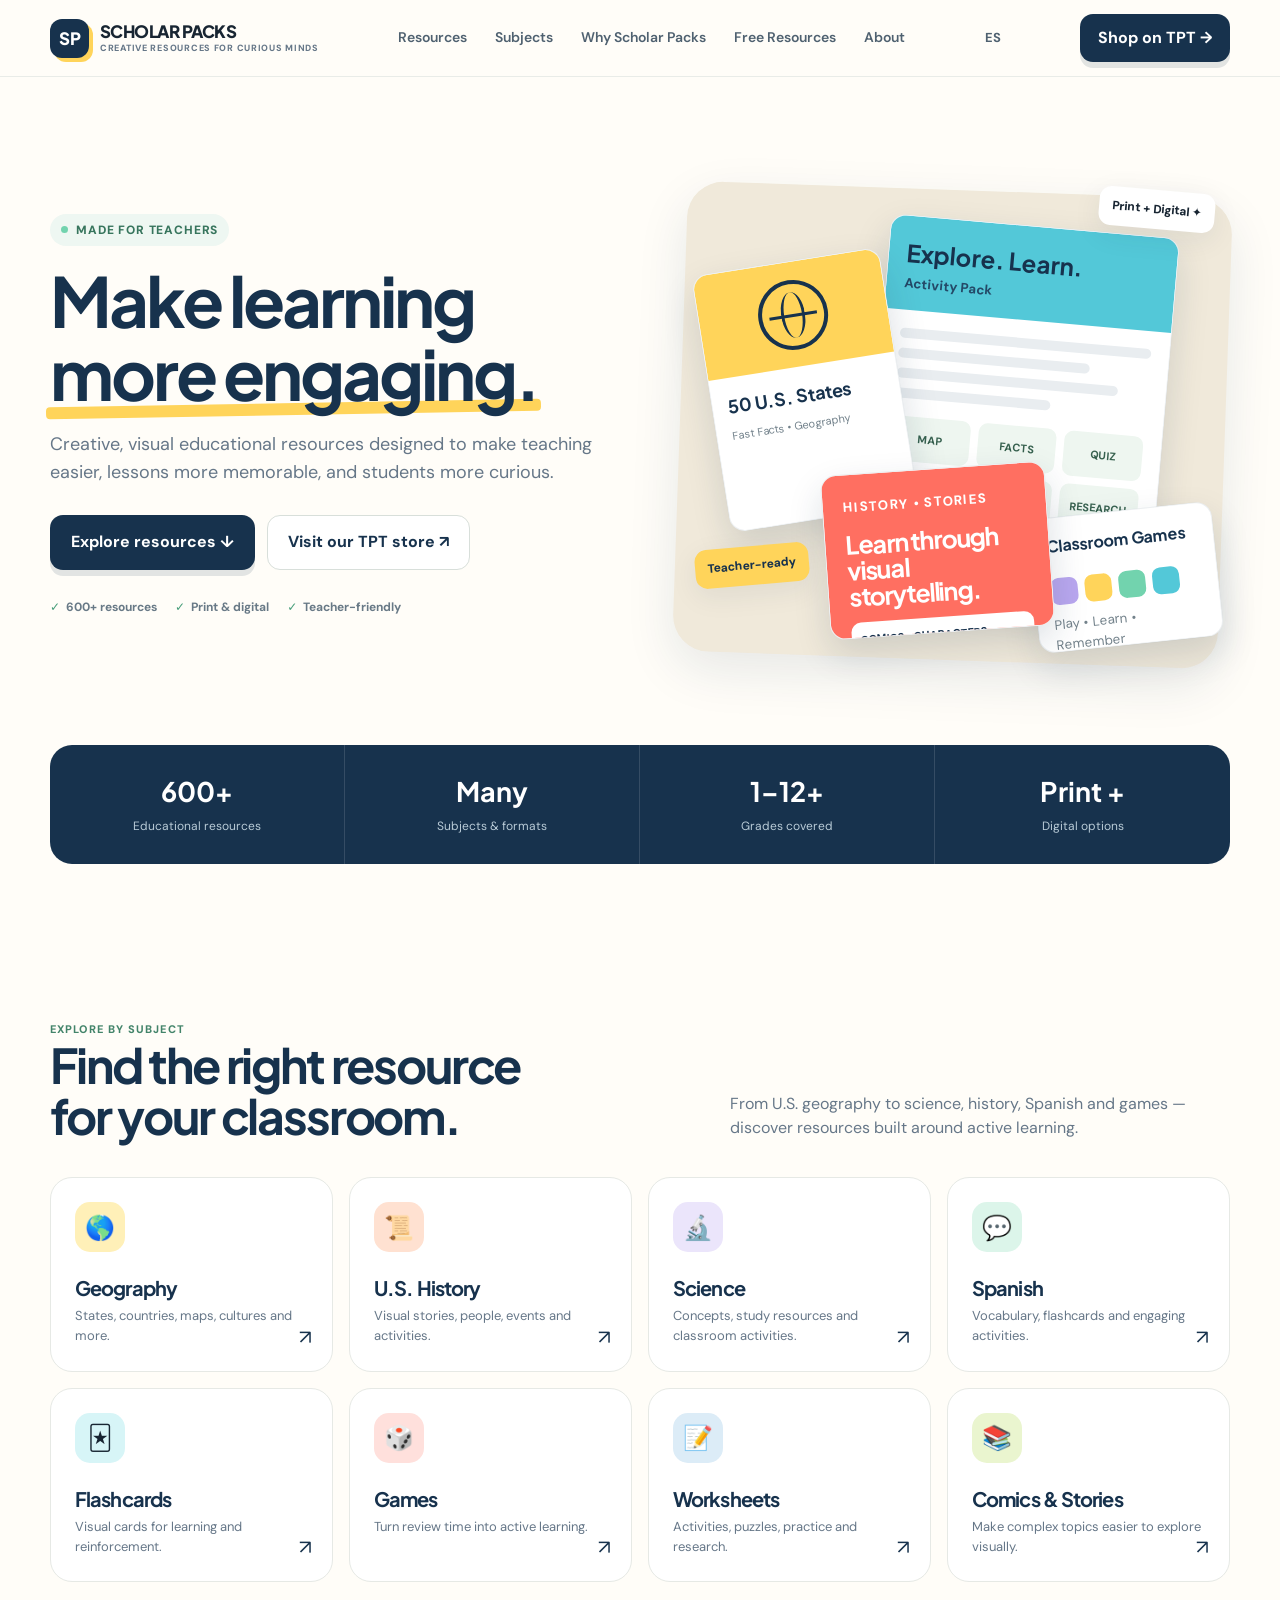
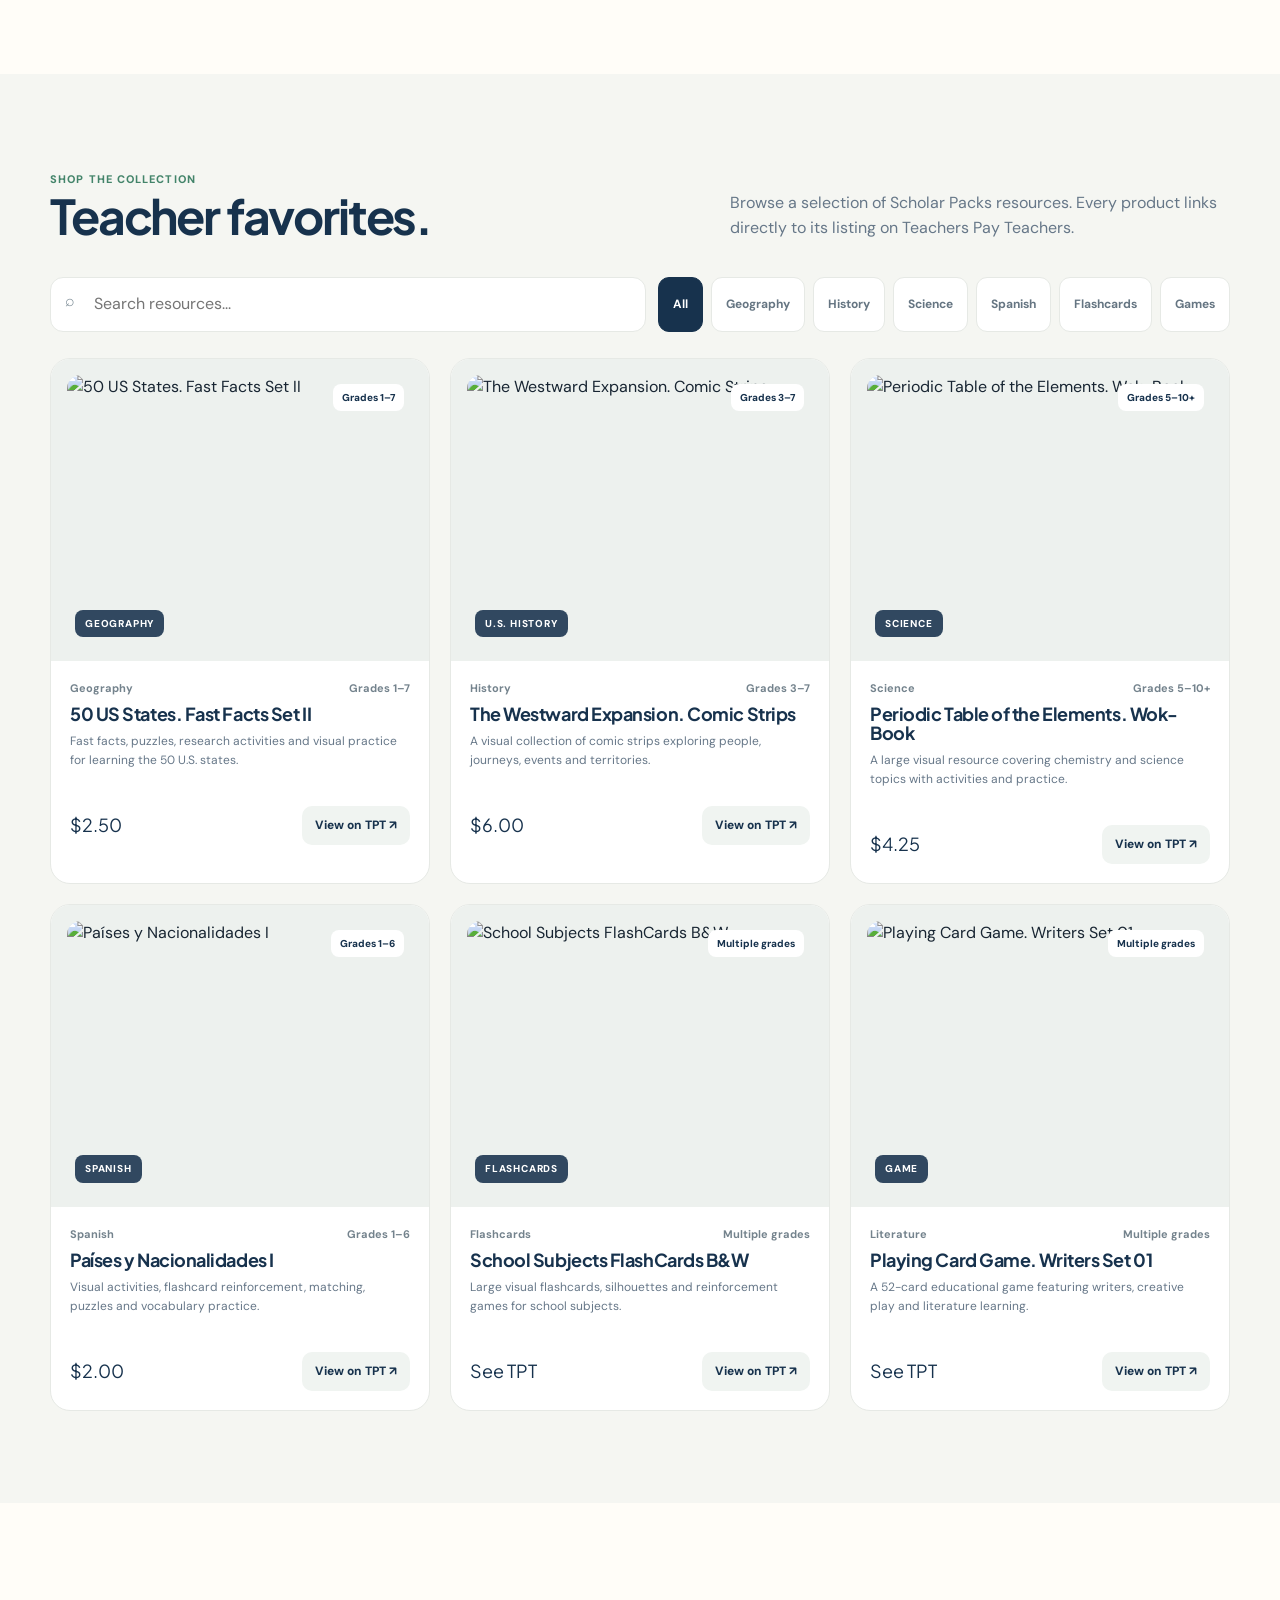
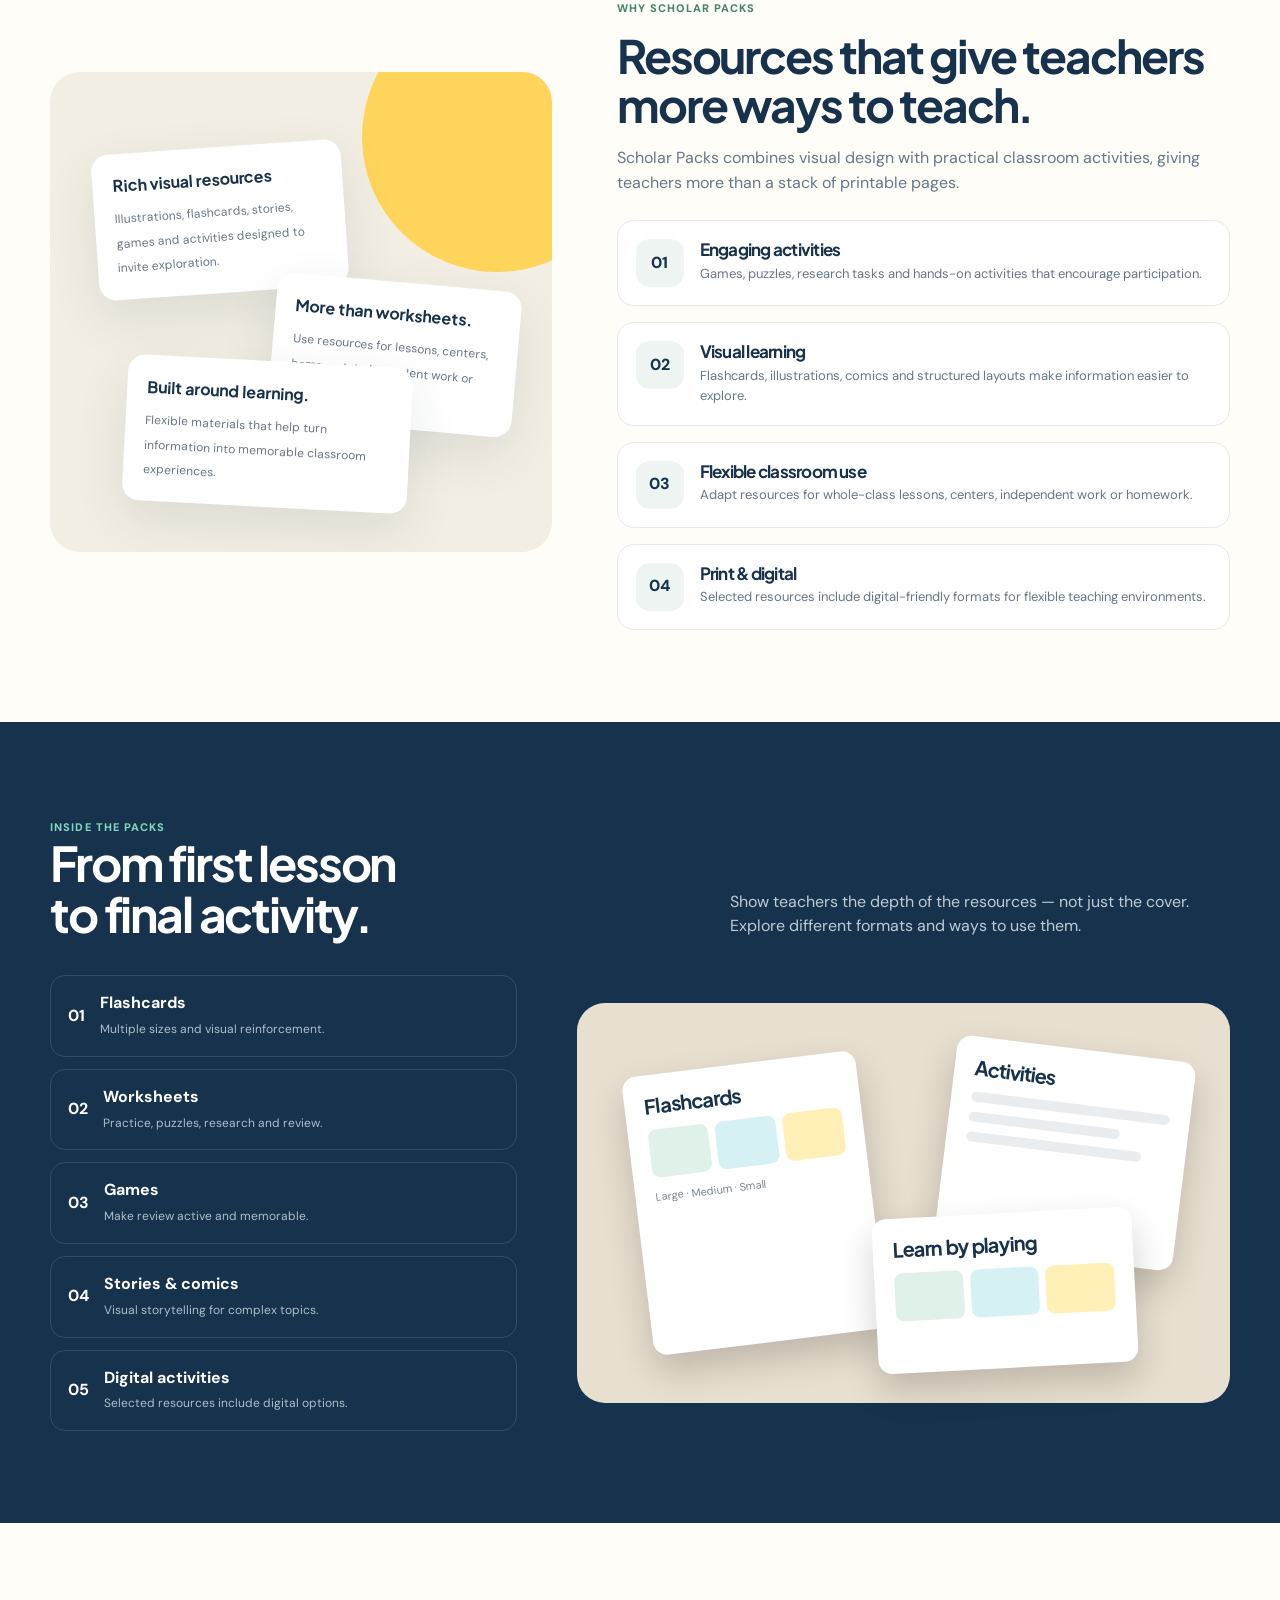
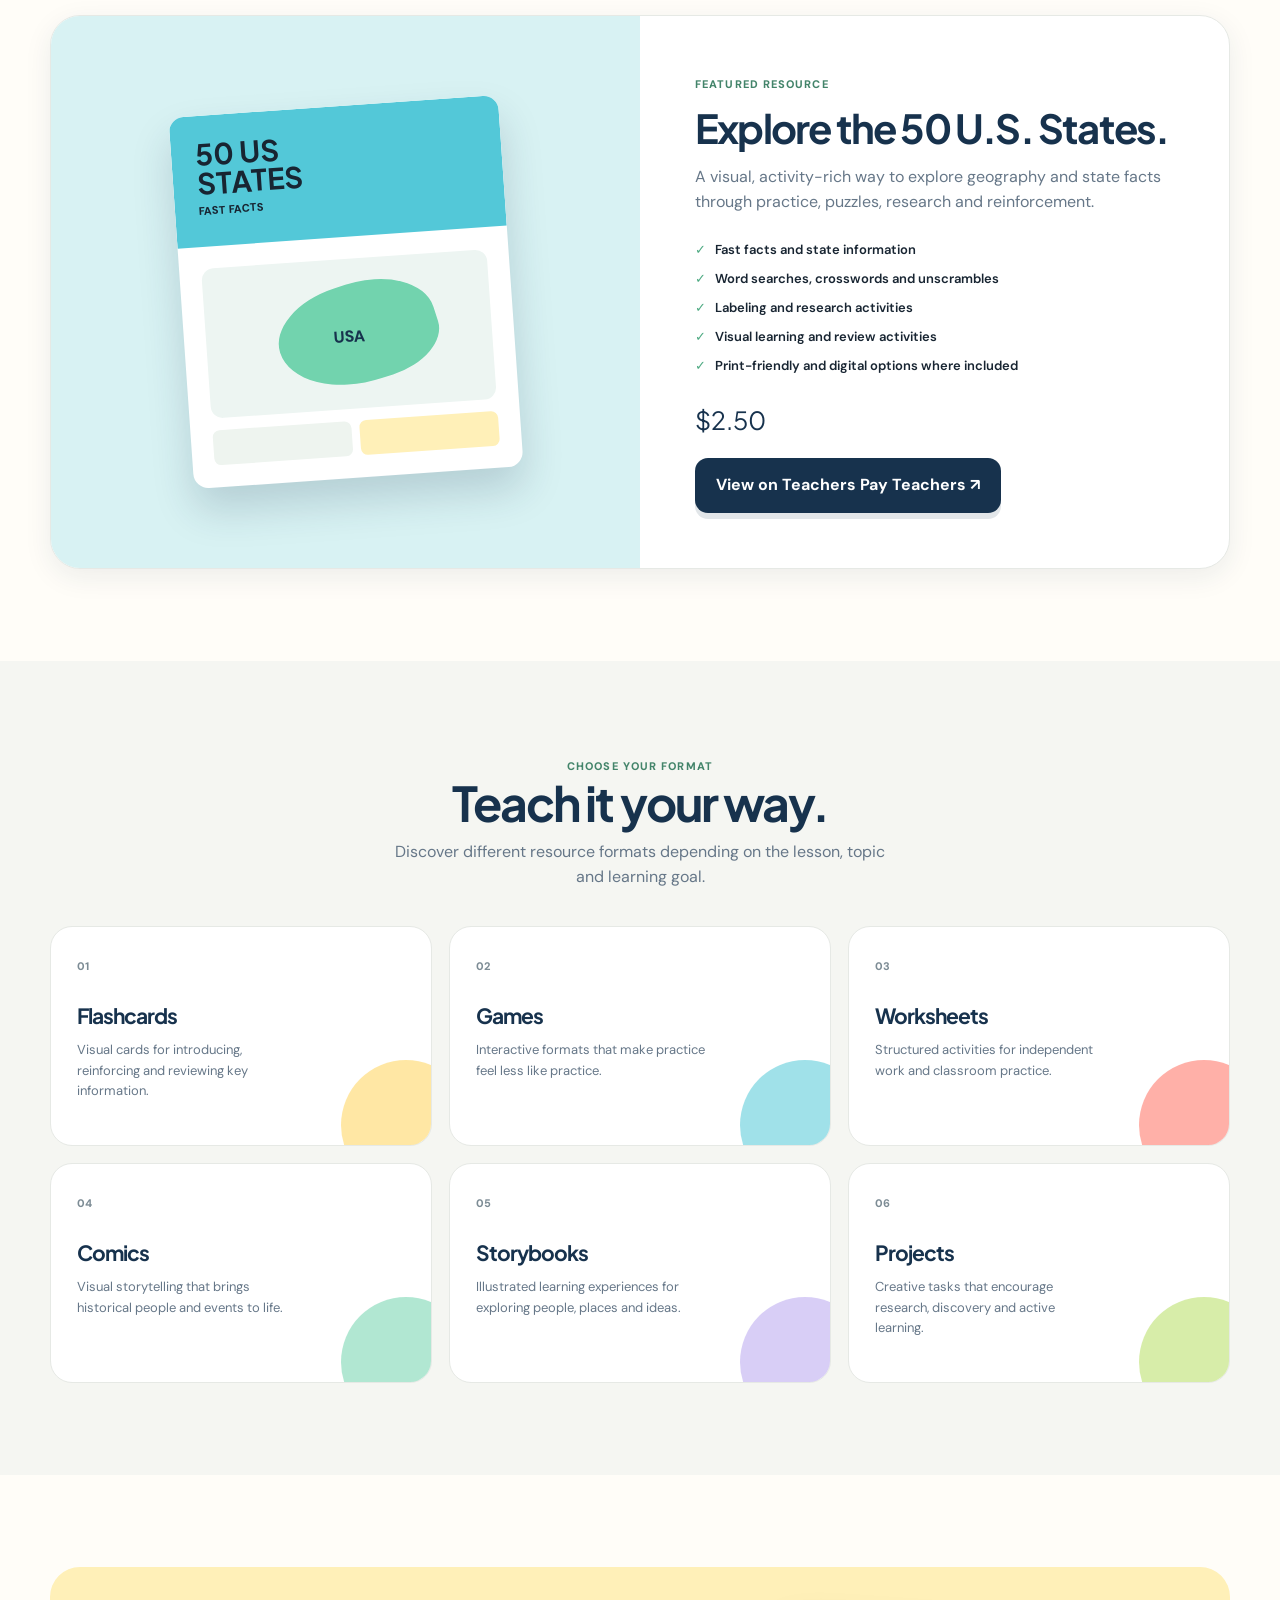
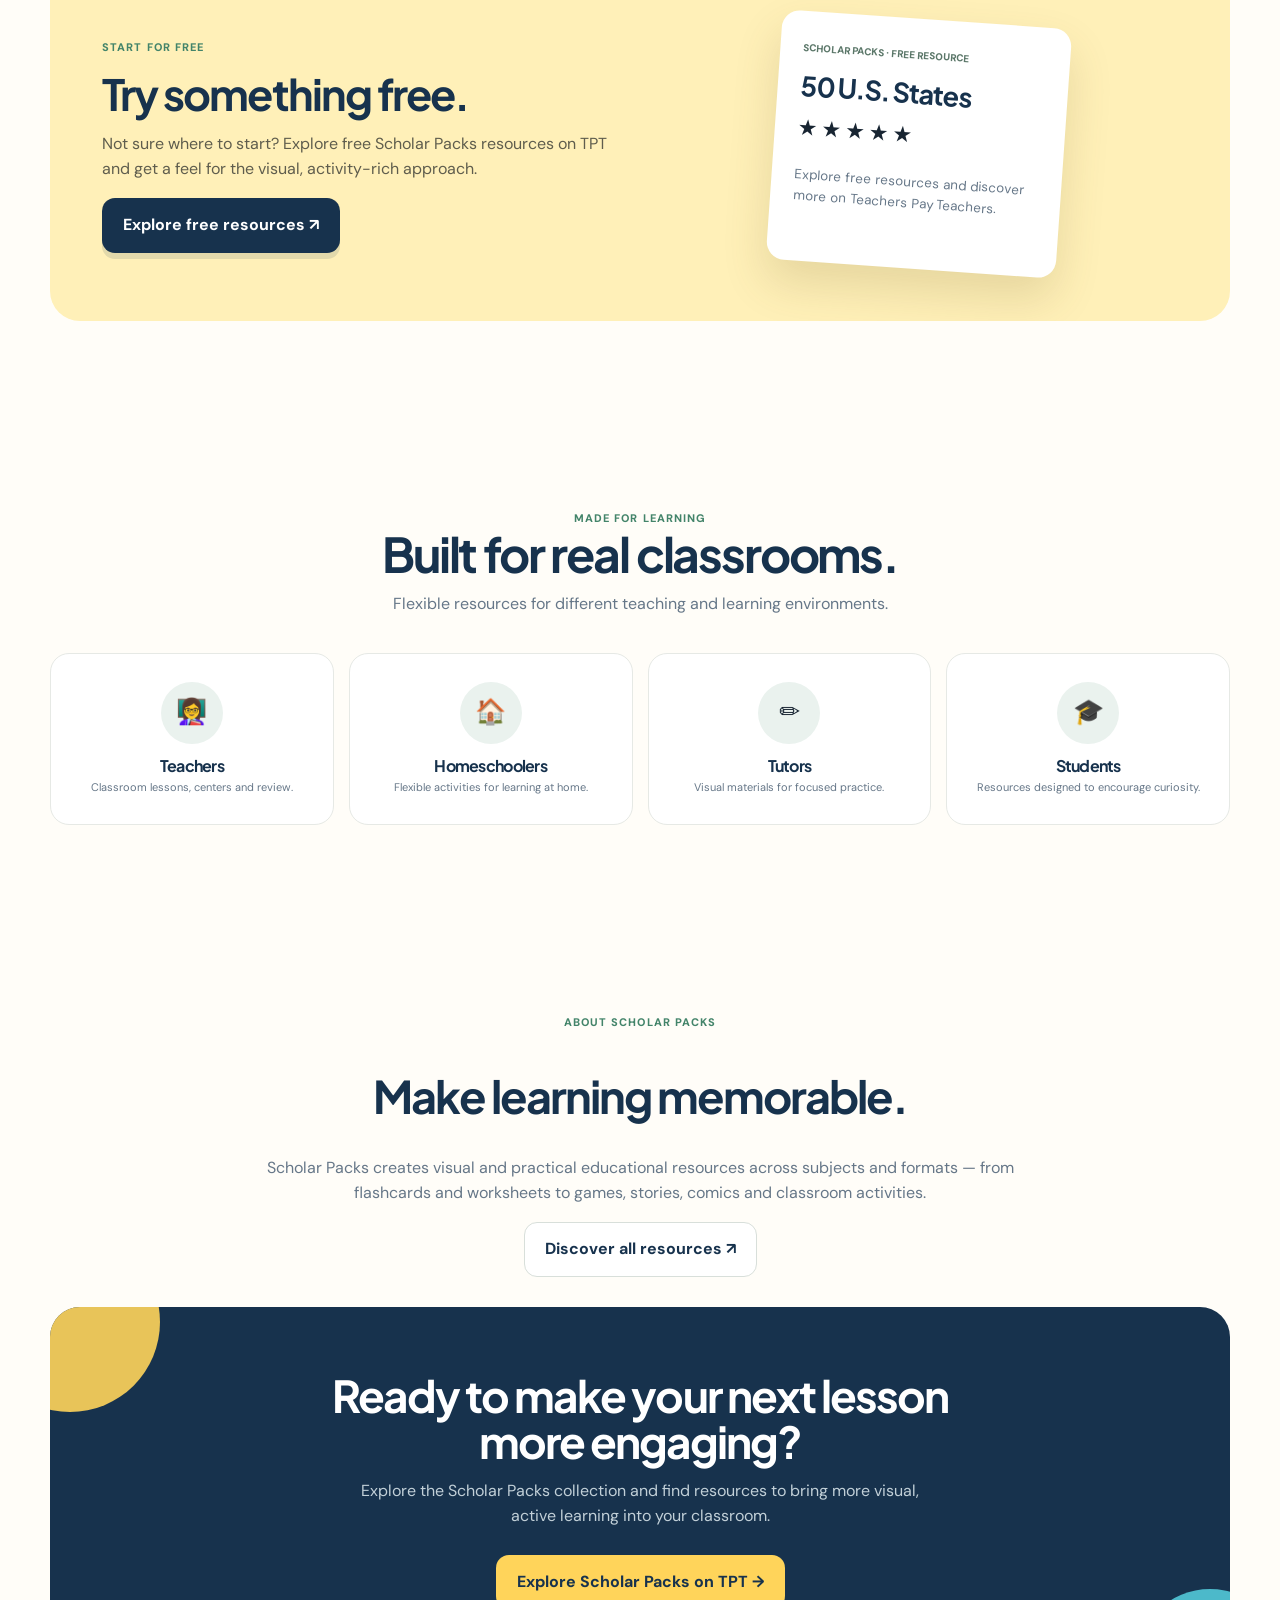
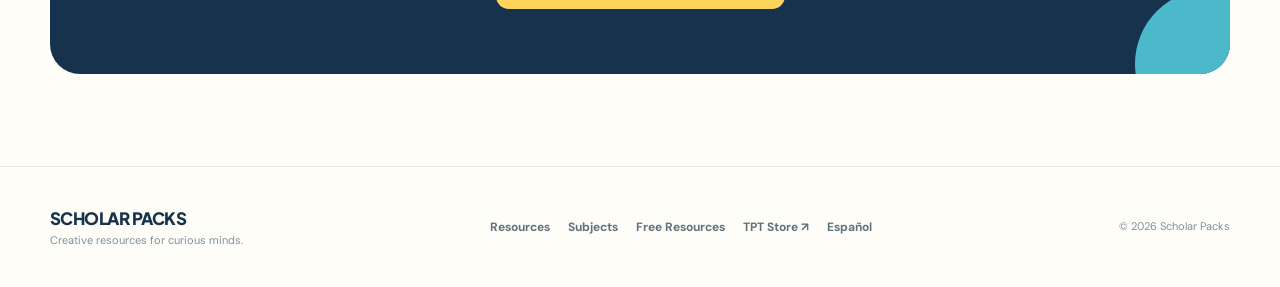
==== commit 740ebc9f: "Add files via upload" ====
--- a/en/index.html
+++ b/en/index.html
@@ -230,6 +230,10 @@
     .product-art { height:100%; border-radius:14px; display:flex; flex-direction:column; justify-content:space-between; padding:18px; overflow:hidden; }
     .product-art small { font-weight:800; text-transform:uppercase; letter-spacing:.08em; }
     .product-art strong { font-family:"Plus Jakarta Sans"; font-size:23px; line-height:1.05; max-width:220px; }
+    /* Foto real de producto (sustituye a la tarjeta de color cuando hay imagen) */
+    .product-photo { width:100%; height:100%; object-fit:cover; border-radius:14px; display:block; }
+    .product-label { position:absolute; left:24px; bottom:24px; background:rgba(23,50,77,0.88); color:#fff;
+      font-size:10px; font-weight:800; text-transform:uppercase; letter-spacing:.08em; padding:6px 10px; border-radius:8px; }
     .art-states { background:#d8f2f3; }.art-history { background:#ffe0cf; }.art-science { background:#e7e1fb; }
     .art-spanish { background:#fff0b8; }.art-flash { background:#dff4e9; }.art-game { background:#dbe8f4; }
     .product-badge { position:absolute; top:25px; right:25px; padding:6px 9px; border-radius:8px; background:#fff; font-size:10px; font-weight:800; color:var(--navy); }
@@ -753,6 +757,7 @@
         description: "Fast facts, puzzles, research activities and visual practice for learning the 50 U.S. states.",
         url: "https://www.teacherspayteachers.com/store/scholar-packs",
         art: "art-states",
+        image: "../assets/products/50-us-states.jpg",
         label: "GEOGRAPHY"
       },
       {
@@ -765,6 +770,7 @@
         description: "A visual collection of comic strips exploring people, journeys, events and territories.",
         url: "https://www.teacherspayteachers.com/store/scholar-packs",
         art: "art-history",
+        image: "../assets/products/westward-expansion.jpg",
         label: "U.S. HISTORY"
       },
       {
@@ -777,6 +783,7 @@
         description: "A large visual resource covering chemistry and science topics with activities and practice.",
         url: "https://www.teacherspayteachers.com/store/scholar-packs",
         art: "art-science",
+        image: "../assets/products/periodic-table.jpg",
         label: "SCIENCE"
       },
       {
@@ -789,6 +796,7 @@
         description: "Visual activities, flashcard reinforcement, matching, puzzles and vocabulary practice.",
         url: "https://www.teacherspayteachers.com/store/scholar-packs",
         art: "art-spanish",
+        image: "../assets/products/paises-nacionalidades.jpg",
         label: "SPANISH"
       },
       {
@@ -801,6 +809,7 @@
         description: "Large visual flashcards, silhouettes and reinforcement games for school subjects.",
         url: "https://www.teacherspayteachers.com/store/scholar-packs",
         art: "art-flash",
+        image: "../assets/products/school-subjects-flashcards.jpg",
         label: "FLASHCARDS"
       },
       {
@@ -813,6 +822,7 @@
         description: "A 52-card educational game featuring writers, creative play and literature learning.",
         url: "https://www.teacherspayteachers.com/store/scholar-packs",
         art: "art-game",
+        image: "../assets/products/writers-card-game.jpg",
         label: "GAME"
       }
     ];
@@ -857,10 +867,8 @@
       productsEl.innerHTML = filtered.map(product => `
         <article class="product reveal visible">
           <div class="product-img">
-            <div class="product-art ${product.art}">
-              <small>${product.label}</small>
-              <strong>${product.title}</strong>
-            </div>
+            <img class="product-photo" src="${product.image}" alt="${product.title}" loading="lazy">
+            <span class="product-label">${product.label}</span>
             <span class="product-badge">${product.grades}</span>
           </div>
           <div class="product-body">
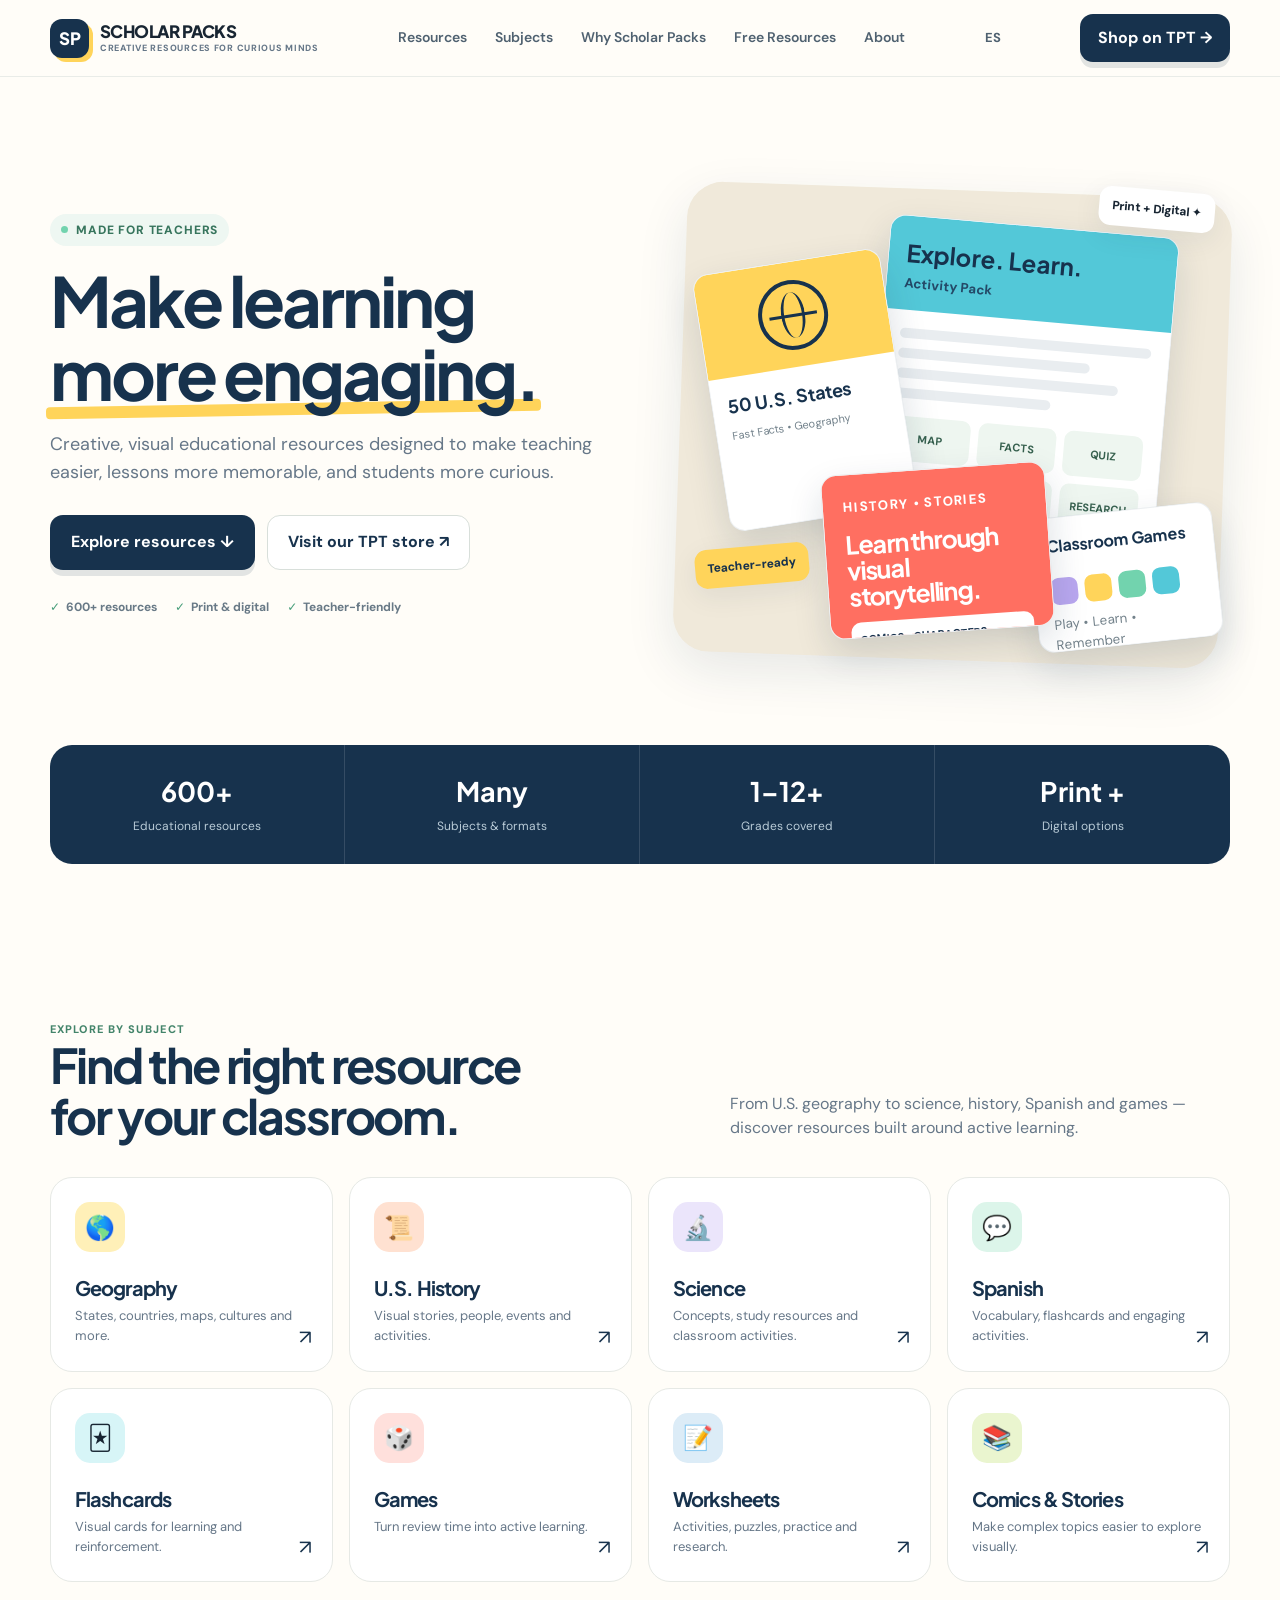
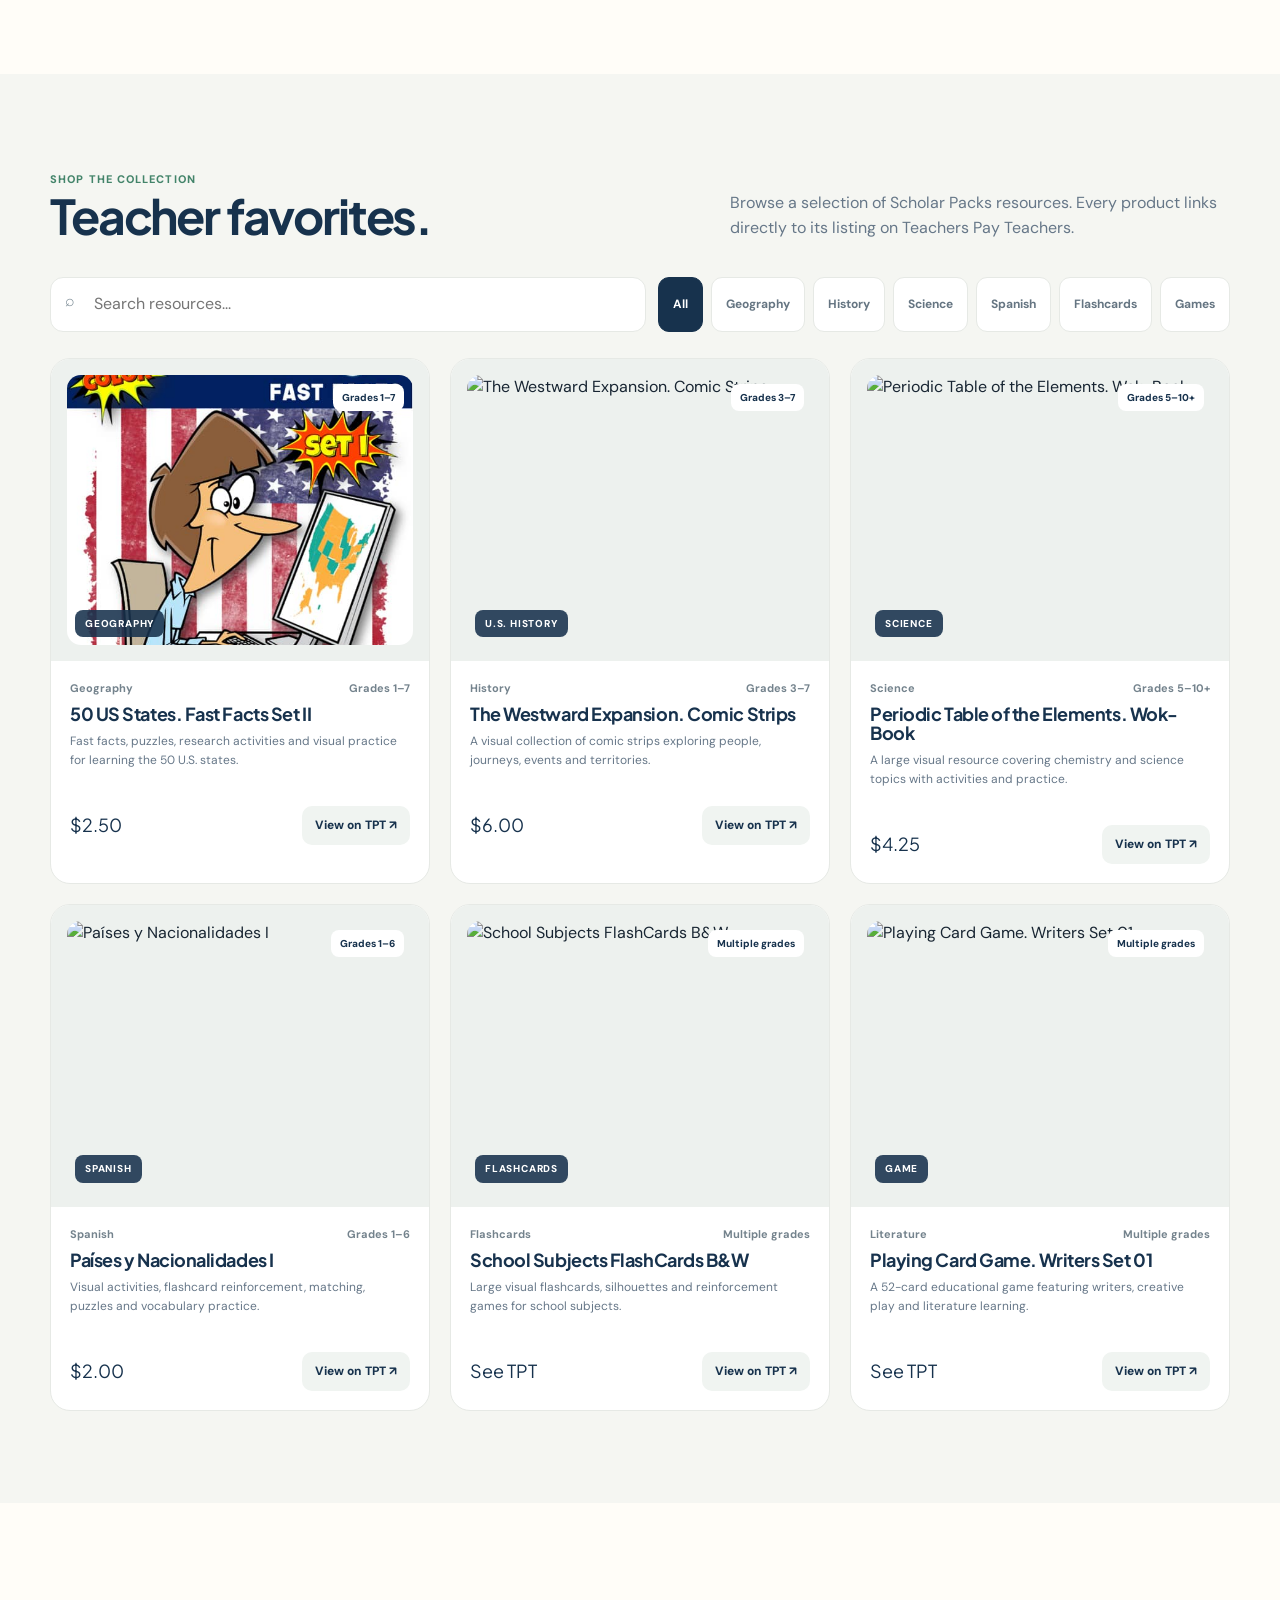
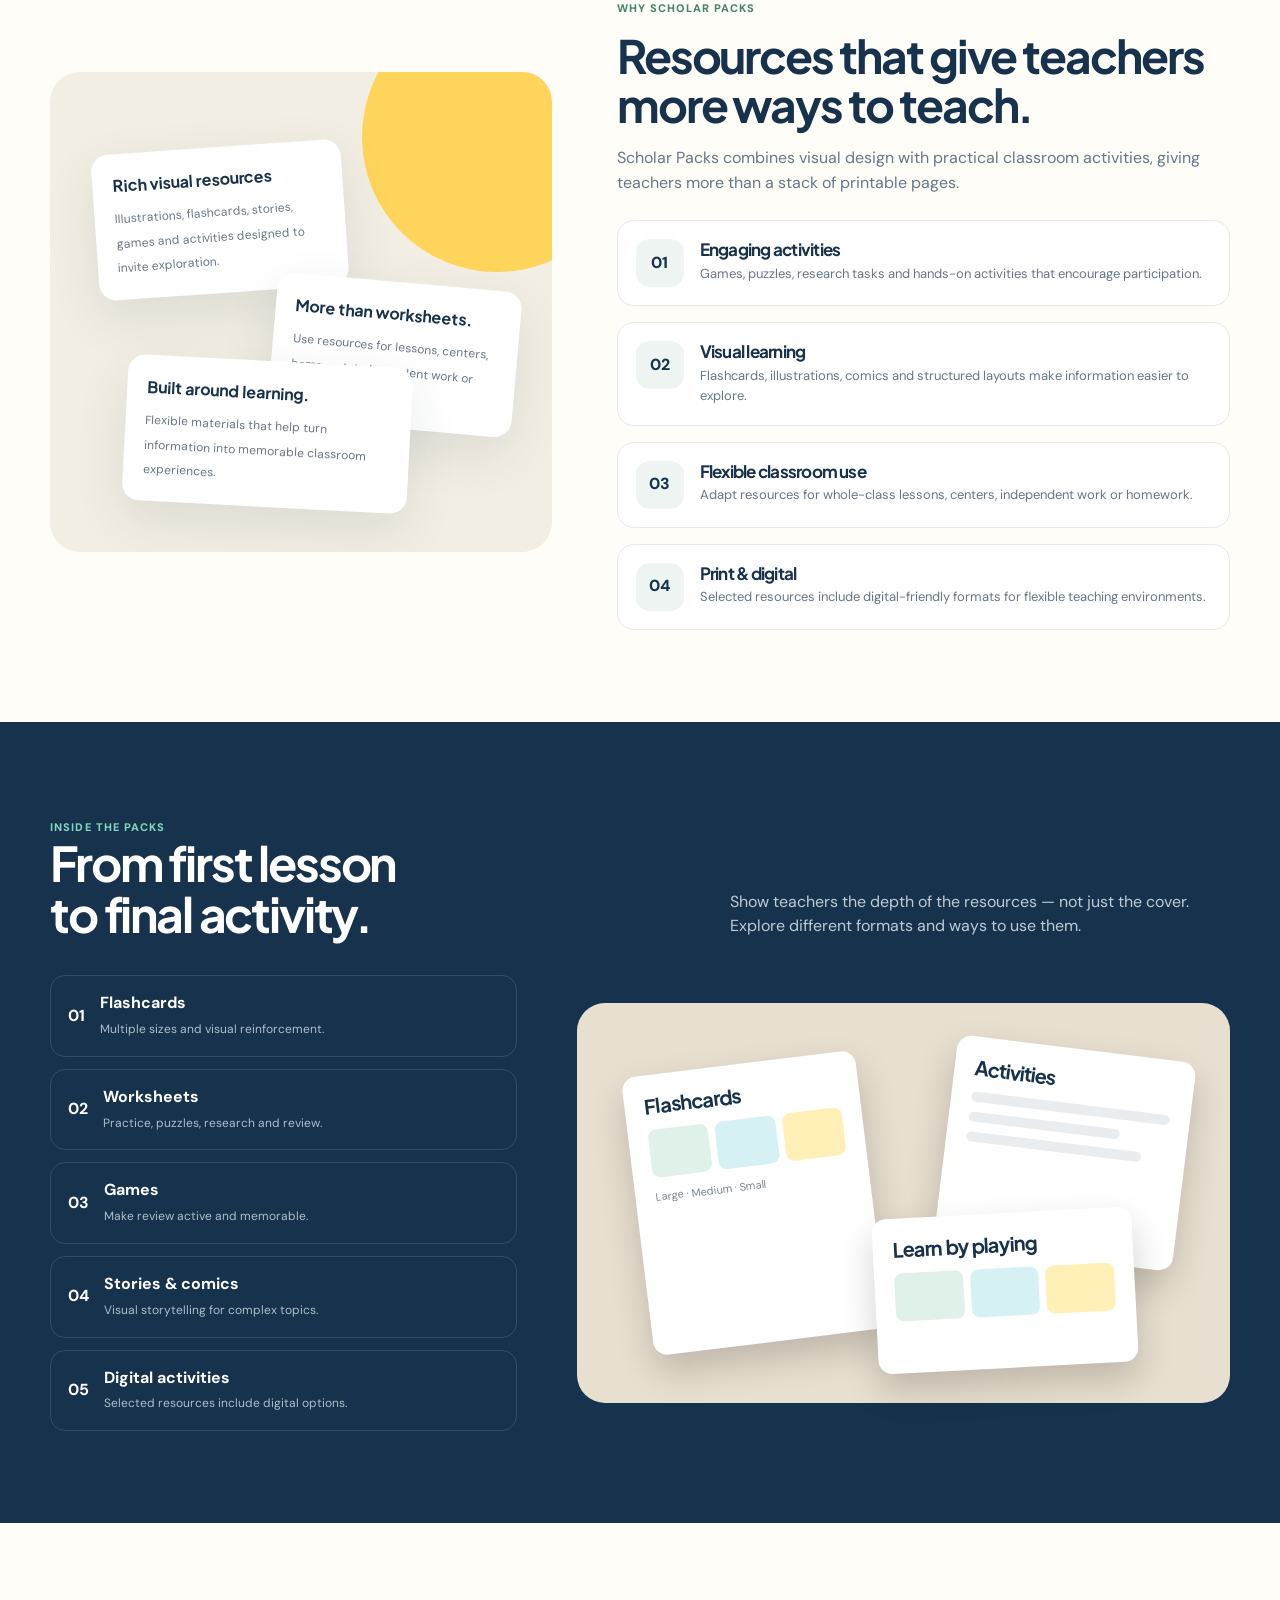
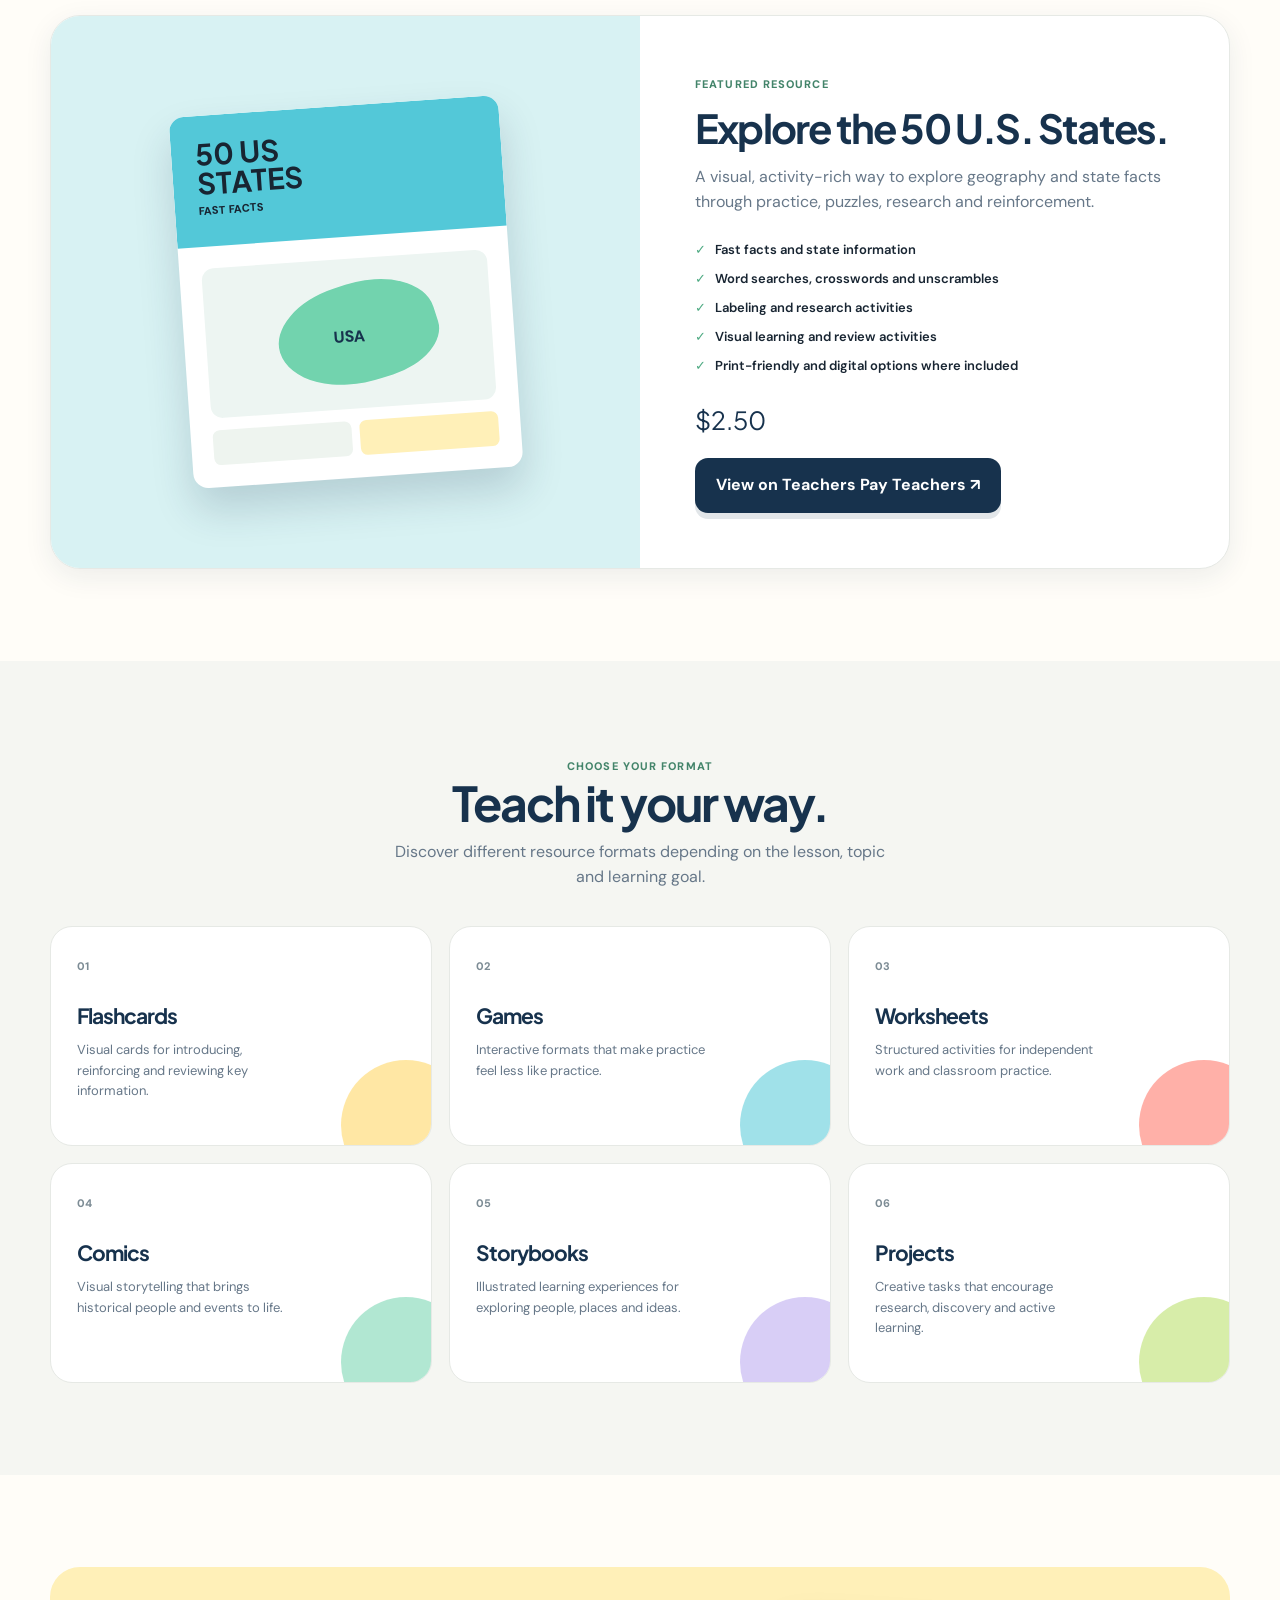
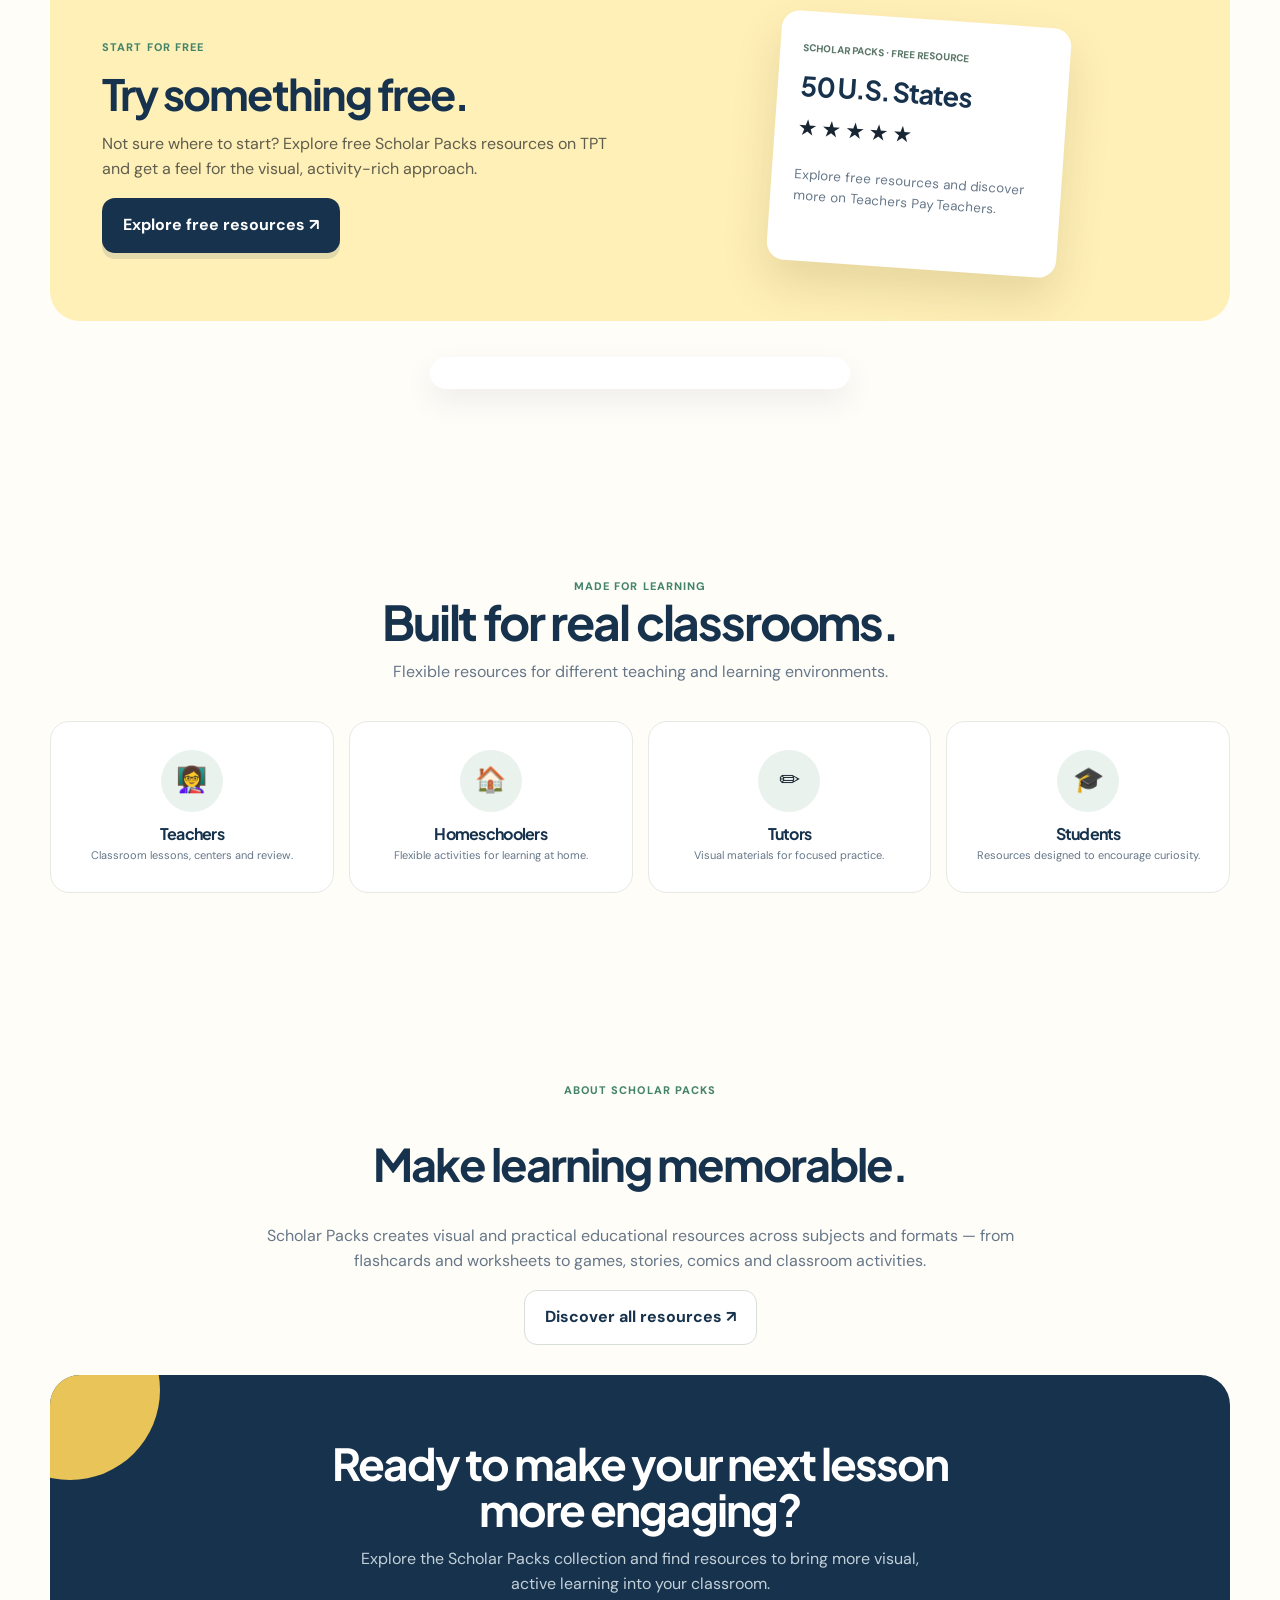
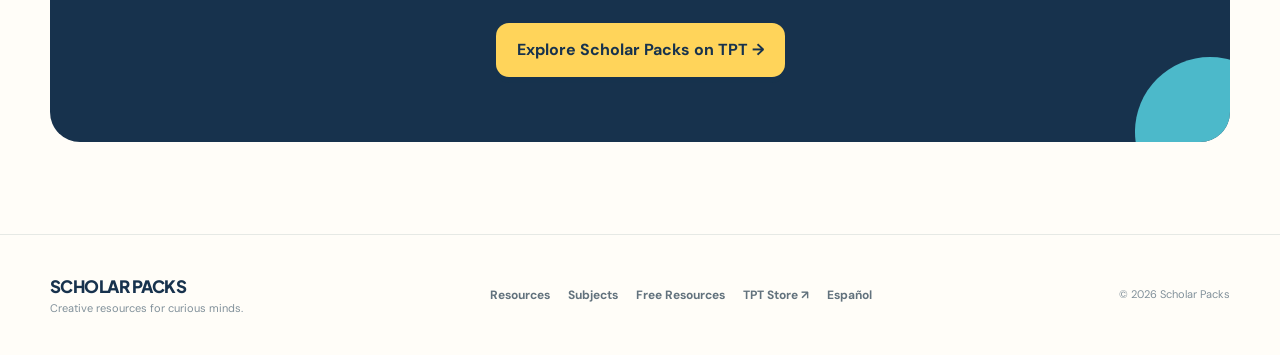
==== commit f53efa63: "Implement MailerLite email signup form Added email signup section with MailerLite integration." ====
--- a/en/index.html
+++ b/en/index.html
@@ -316,6 +316,8 @@
     .freebie h2 { font-size:43px; margin:12px 0; }
     .freebie p { max-width:520px; color:#5f5d4d; }
     .free-card { justify-self:center; width:290px; height:250px; background:#fff; border-radius:18px; padding:23px; box-shadow:0 22px 45px rgba(99,80,23,.16); transform:rotate(4deg); }
+    .signup-box { grid-column: 1 / -1; max-width:420px; margin:36px auto 0; background:#fff; border-radius:18px;
+      padding:8px 24px 24px; box-shadow:0 12px 30px rgba(23,50,77,0.08); }
     .free-card .mini-label { font-size:10px; font-weight:800; text-transform:uppercase; color:#5b7769; }
     .free-card h3 { font-size:27px; margin:12px 0; }
     .free-card .stars { font-size:22px; letter-spacing:4px; }
@@ -682,6 +684,20 @@
             <div class="stars">★★★★★</div>
             <small>Explore free resources and discover more on Teachers Pay Teachers.</small>
           </div>
+        </div>
+
+        <!-- Email signup (MailerLite) -->
+        <div class="signup-box reveal">
+          <!-- MailerLite Universal -->
+          <script>
+              (function(w,d,e,u,f,l,n){w[f]=w[f]||function(){(w[f].q=w[f].q||[])
+              .push(arguments);},l=d.createElement(e),l.async=1,l.src=u,
+              n=d.getElementsByTagName(e)[0],n.parentNode.insertBefore(l,n);})
+              (window,document,'script','https://assets.mailerlite.com/js/universal.js','ml');
+              ml('account', '2619438');
+          </script>
+          <!-- End MailerLite Universal -->
+          <div class="ml-embedded" data-form="z5oinD"></div>
         </div>
       </div>
     </section>
